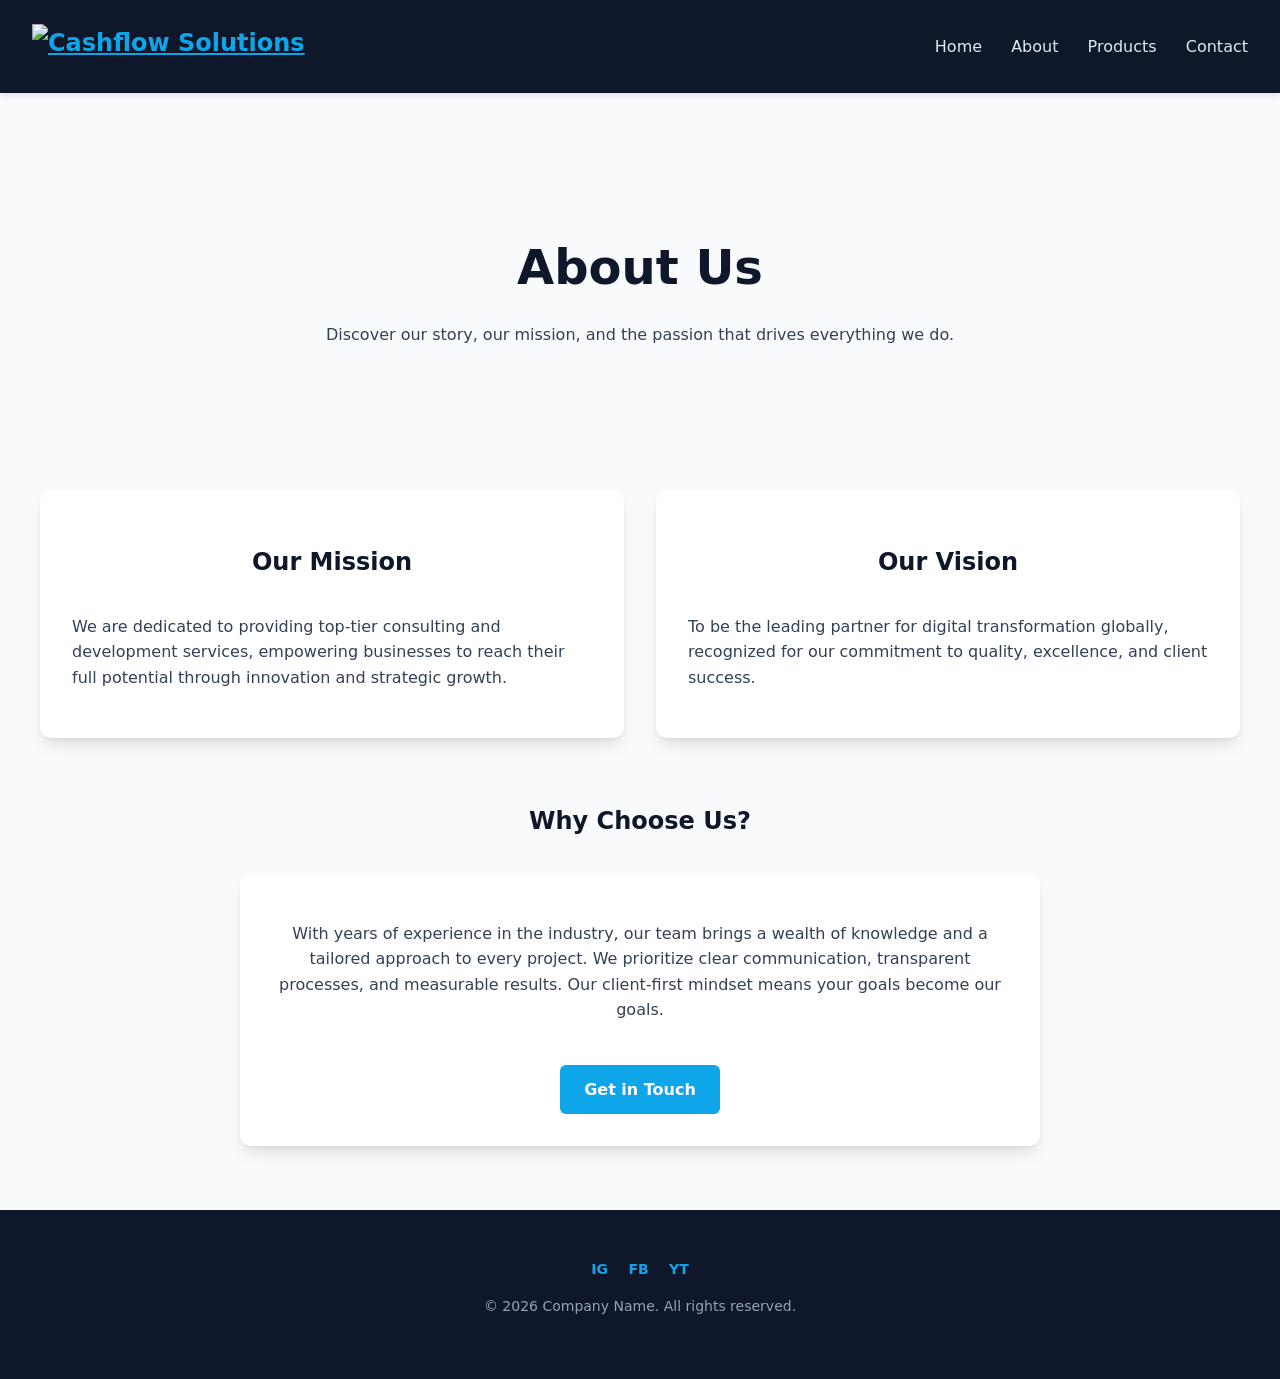
==== about.html @ 59f9fb3f "Update image paths to relative assets directory and add missing logo, banner, and interior images fo" ====
<!DOCTYPE html>
<html lang="en">
<head>
    <meta charset="UTF-8">
    <meta name="viewport" content="width=device-width, initial-scale=1.0">
    <meta name="description" content="Learn more about our company, our mission, and the team behind our success.">
    <meta http-equiv="Content-Security-Policy" content="default-src 'self'; style-src 'self' 'unsafe-inline' https://fonts.googleapis.com; font-src 'self' https://fonts.gstatic.com; img-src 'self' data:; script-src 'self';">
    <title>Company Profile - About Us</title>
    <link href="https://fonts.googleapis.com/css2?family=Inter:wght@400;500;600;700&display=swap" rel="stylesheet">
    <link rel="stylesheet" href="assets/css/style.css">
</head>
<body>
    <header class="animate-fade-in">
        <a href="index.html" class="logo" style="display: flex; align-items: center;"><img src="assets/images/logo.jpg" alt="Cashflow Solutions" style="height: 45px; width: auto; object-fit: contain;"></a>
        <nav>
            <a href="index.html">Home</a>
            <a href="about.html">About</a>
            <a href="products.html">Products</a>
            <a href="contact.html">Contact</a>
        </nav>
    </header>

    <main>
        <section class="hero animate-slide-up">
            <h1>About Us</h1>
            <p>Discover our story, our mission, and the passion that drives everything we do.</p>
        </section>
        
        <section class="info-section animate-slide-up" style="animation-delay: 0.2s;">
            <div class="grid-2">
                <div class="card">
                    <h2>Our Mission</h2>
                    <p>We are dedicated to providing top-tier consulting and development services, empowering businesses to reach their full potential through innovation and strategic growth.</p>
                </div>
                <div class="card">
                    <h2>Our Vision</h2>
                    <p>To be the leading partner for digital transformation globally, recognized for our commitment to quality, excellence, and client success.</p>
                </div>
            </div>
        </section>
        
        <section class="info-section animate-slide-up" style="animation-delay: 0.4s; text-align: center; max-width: 800px; margin: 4rem auto;">
            <h2>Why Choose Us?</h2>
            <div class="card">
                <p>With years of experience in the industry, our team brings a wealth of knowledge and a tailored approach to every project. We prioritize clear communication, transparent processes, and measurable results. Our client-first mindset means your goals become our goals.</p>
                <br>
                <a href="contact.html" class="button">Get in Touch</a>
            </div>
        </section>
    </main>

    <footer class="animate-fade-in">
        <div class="social-links">
            <a href="#" target="_blank" rel="noopener noreferrer" aria-label="Instagram">IG</a> 
            <a href="#" target="_blank" rel="noopener noreferrer" aria-label="Facebook">FB</a> 
            <a href="#" target="_blank" rel="noopener noreferrer" aria-label="YouTube">YT</a>
        </div>
        <p>&copy; 2026 Company Name. All rights reserved.</p>
    </footer>

    <script src="assets/js/main.js"></script>
</body>
</html>
---- assets/css/style.css ----
/* style.css */
:root {
  --primary-color: #0f172a; /* dark slate */
  --accent-color: #0ea5e9; /* vibrant blue */
  --bg-color: #f8fafc; /* clean neutral */
  --text-color: #334155;
  --font-family: 'Inter', system-ui, -apple-system, sans-serif;
}

body {
  font-family: var(--font-family);
  background-color: var(--bg-color);
  color: var(--text-color);
  margin: 0;
  padding: 0;
  line-height: 1.6;
  overflow-x: hidden;
}

header {
  background-color: var(--primary-color);
  color: white;
  padding: 1.5rem 2rem;
  display: flex;
  justify-content: space-between;
  align-items: center;
  box-shadow: 0 4px 6px -1px rgb(0 0 0 / 0.1);
}

.logo {
  font-size: 1.5rem;
  font-weight: 700;
  color: var(--accent-color);
}

nav a {
  color: #e2e8f0;
  text-decoration: none;
  margin-left: 1.5rem;
  font-weight: 500;
  transition: color 0.3s;
}

nav a:hover {
  color: var(--accent-color);
}

main {
  max-width: 1200px;
  margin: 2rem auto;
  padding: 0 2rem;
  min-height: 60vh;
}

.hero {
  text-align: center;
  padding: 4rem 0;
}

.hero h1 {
  font-size: 3rem;
  color: var(--primary-color);
  margin-bottom: 1rem;
}

.button {
  display: inline-block;
  background-color: var(--accent-color);
  color: white;
  padding: 0.75rem 1.5rem;
  border-radius: 0.375rem;
  text-decoration: none;
  font-weight: bold;
  transition: background-color 0.3s, transform 0.2s;
}

.button:hover {
  background-color: #0284c7;
  transform: translateY(-2px);
}

.info-section {
  margin: 4rem 0;
}

.info-section h2 {
  color: var(--primary-color);
  text-align: center;
  margin-bottom: 2rem;
}

.grid-2 {
  display: grid;
  grid-template-columns: 1fr;
  gap: 2rem;
}

@media (min-width: 768px) {
  .grid-2 {
    grid-template-columns: 1fr 1fr;
  }
}

.card {
  background: white;
  padding: 2rem;
  border-radius: 0.75rem;
  box-shadow: 0 10px 15px -3px rgb(0 0 0 / 0.1), 0 4px 6px -2px rgb(0 0 0 / 0.05);
  transition: transform 0.3s ease;
}

.card:hover {
  transform: translateY(-5px);
}

ul {
  padding-left: 1.5rem;
}

footer {
  background-color: var(--primary-color);
  color: #94a3b8;
  padding: 3rem 2rem;
  text-align: center;
  margin-top: 4rem;
  font-size: 0.875rem;
}

footer a {
  color: var(--accent-color);
  text-decoration: none;
  transition: color 0.3s;
}

footer a:hover {
  color: #38bdf8;
}

.social-links a {
  margin: 0 0.5rem;
  font-weight: 600;
}

/* Animations */
@keyframes fadeIn {
  from { opacity: 0; }
  to { opacity: 1; }
}

@keyframes slideUp {
  from {
    opacity: 0;
    transform: translateY(30px);
  }
  to {
    opacity: 1;
    transform: translateY(0);
  }
}

.animate-fade-in {
  animation: fadeIn 1s ease forwards;
}

.animate-slide-up {
  opacity: 0;
  animation: slideUp 0.8s ease forwards;
}
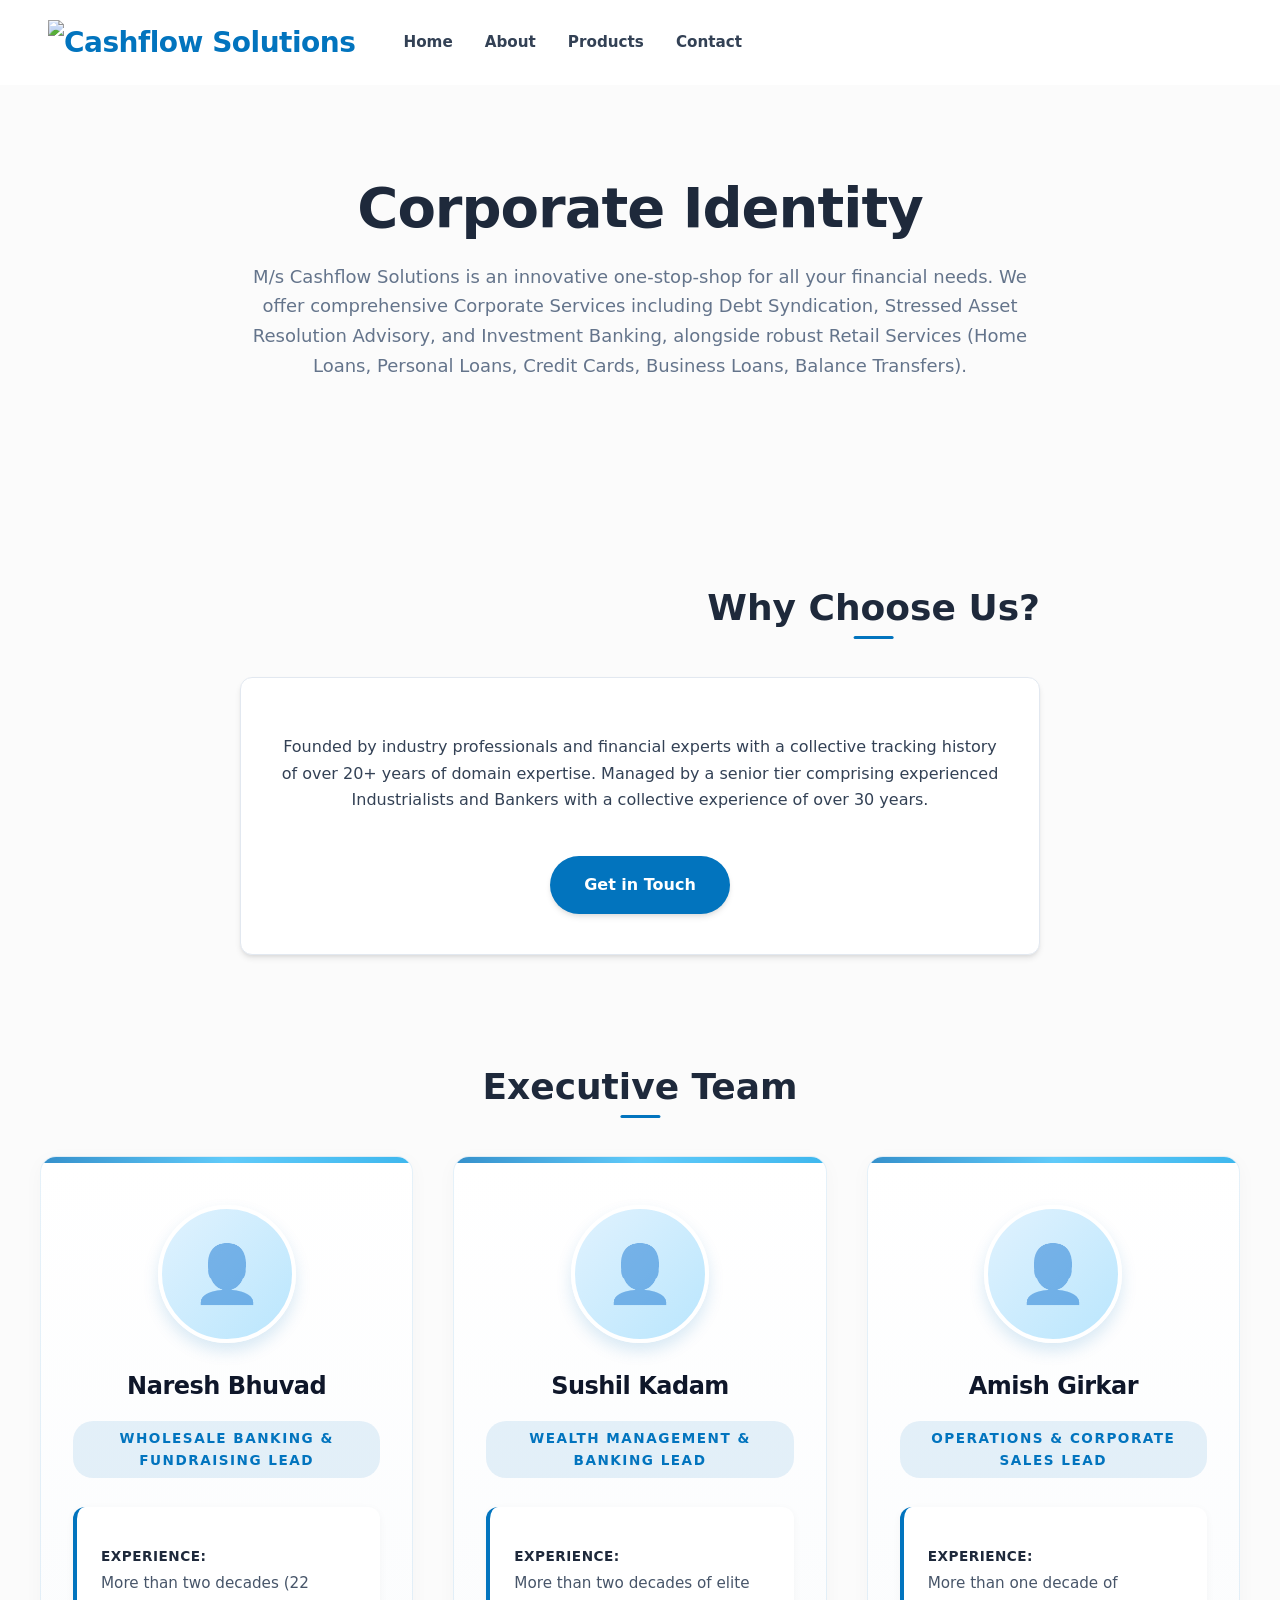
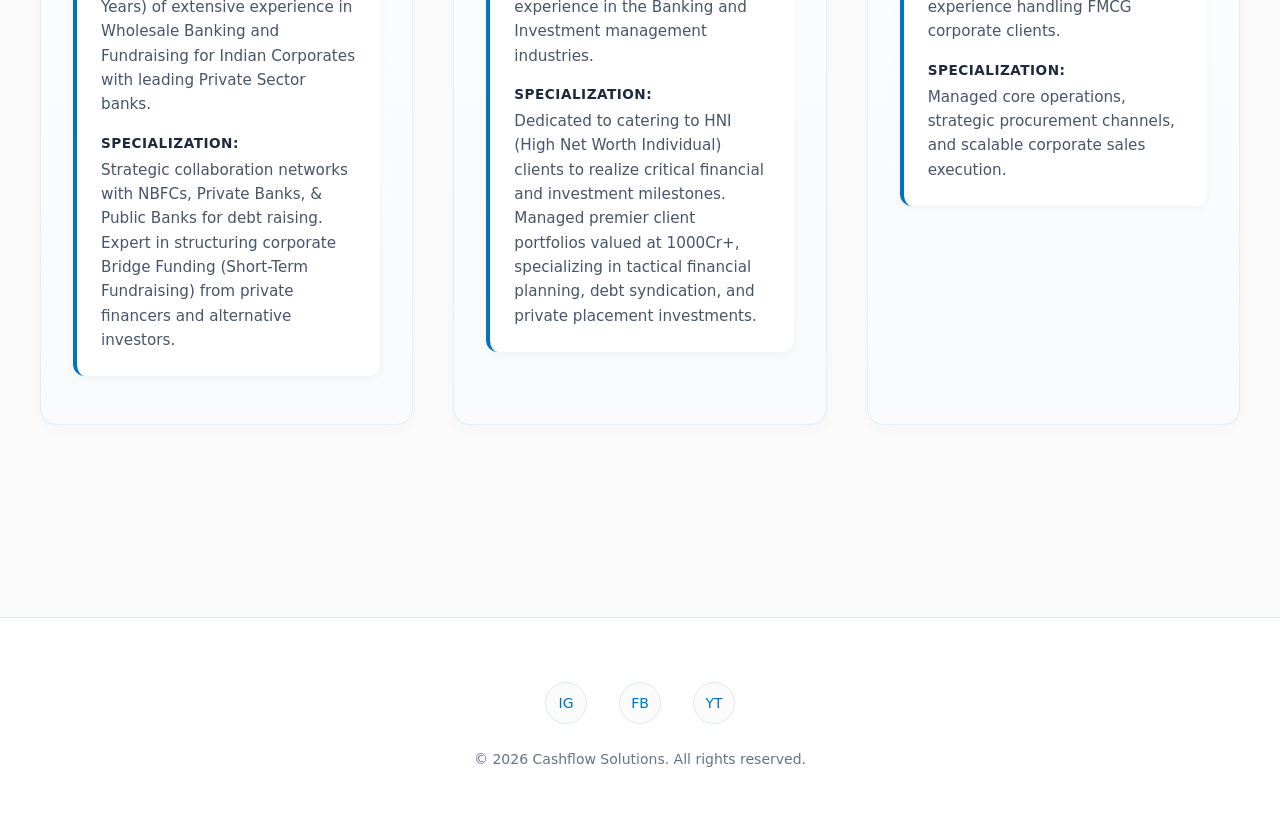
==== commit 6092da16: "Finalize Cashflow Solutions branding in metadata - Updated <title> and <meta> tags in index.html and" ====
--- a/about.html
+++ b/about.html
@@ -3,15 +3,15 @@
 <head>
     <meta charset="UTF-8">
     <meta name="viewport" content="width=device-width, initial-scale=1.0">
-    <meta name="description" content="Learn more about our company, our mission, and the team behind our success.">
+    <meta name="description" content="Learn more about Cashflow Solutions, our mission, and the team behind our success.">
     <meta http-equiv="Content-Security-Policy" content="default-src 'self'; style-src 'self' 'unsafe-inline' https://fonts.googleapis.com; font-src 'self' https://fonts.gstatic.com; img-src 'self' data:; script-src 'self';">
-    <title>Company Profile - About Us</title>
+    <title>Cashflow Solutions - About Us</title>
     <link href="https://fonts.googleapis.com/css2?family=Inter:wght@400;500;600;700&display=swap" rel="stylesheet">
     <link rel="stylesheet" href="assets/css/style.css">
 </head>
 <body>
     <header class="animate-fade-in">
-        <a href="index.html" class="logo" style="display: flex; align-items: center;"><img src="assets/images/logo.jpg" alt="Cashflow Solutions" style="height: 45px; width: auto; object-fit: contain;"></a>
+        <a href="index.html" class="logo" style="display: flex; align-items: center;"><img src="assets/images/logo.png" alt="Cashflow Solutions" style="height: 45px; width: auto; object-fit: contain;"></a>
         <nav>
             <a href="index.html">Home</a>
             <a href="about.html">About</a>
@@ -22,29 +22,49 @@
 
     <main>
         <section class="hero animate-slide-up">
-            <h1>About Us</h1>
-            <p>Discover our story, our mission, and the passion that drives everything we do.</p>
+            <h1>Corporate Identity</h1>
+            <p>M/s Cashflow Solutions is an innovative one-stop-shop for all your financial needs. We offer comprehensive Corporate Services including Debt Syndication, Stressed Asset Resolution Advisory, and Investment Banking, alongside robust Retail Services (Home Loans, Personal Loans, Credit Cards, Business Loans, Balance Transfers).</p>
         </section>
         
-        <section class="info-section animate-slide-up" style="animation-delay: 0.2s;">
-            <div class="grid-2">
-                <div class="card">
-                    <h2>Our Mission</h2>
-                    <p>We are dedicated to providing top-tier consulting and development services, empowering businesses to reach their full potential through innovation and strategic growth.</p>
-                </div>
-                <div class="card">
-                    <h2>Our Vision</h2>
-                    <p>To be the leading partner for digital transformation globally, recognized for our commitment to quality, excellence, and client success.</p>
-                </div>
+        <section class="info-section animate-slide-up" style="animation-delay: 0.2s; text-align: center; max-width: 800px; margin: 4rem auto;">
+            <h2>Why Choose Us?</h2>
+            <div class="card">
+                <p>Founded by industry professionals and financial experts with a collective tracking history of over 20+ years of domain expertise. Managed by a senior tier comprising experienced Industrialists and Bankers with a collective experience of over 30 years.</p>
+                <br>
+                <a href="contact.html" class="button">Get in Touch</a>
             </div>
         </section>
-        
-        <section class="info-section animate-slide-up" style="animation-delay: 0.4s; text-align: center; max-width: 800px; margin: 4rem auto;">
-            <h2>Why Choose Us?</h2>
-            <div class="card">
-                <p>With years of experience in the industry, our team brings a wealth of knowledge and a tailored approach to every project. We prioritize clear communication, transparent processes, and measurable results. Our client-first mindset means your goals become our goals.</p>
-                <br>
-                <a href="contact.html" class="button">Get in Touch</a>
+
+        <section class="info-section animate-slide-up" style="animation-delay: 0.3s;">
+            <h2>Executive Team</h2>
+            <div class="grid-3">
+                <div class="profile-card card">
+                    <div class="profile-placeholder"></div>
+                    <h3>Naresh Bhuvad</h3>
+                    <p class="role">Wholesale Banking & Fundraising Lead</p>
+                    <div class="profile-info">
+                        <p><strong>Experience:</strong> More than two decades (22 Years) of extensive experience in Wholesale Banking and Fundraising for Indian Corporates with leading Private Sector banks.</p>
+                        <p><strong>Specialization:</strong> Strategic collaboration networks with NBFCs, Private Banks, & Public Banks for debt raising. Expert in structuring corporate Bridge Funding (Short-Term Fundraising) from private financers and alternative investors.</p>
+                    </div>
+                </div>
+                <div class="profile-card card">
+                    <div class="profile-placeholder"></div>
+                    <h3>Sushil Kadam</h3>
+                    <p class="role">Wealth Management & Banking Lead</p>
+                    <div class="profile-info">
+                        <p><strong>Experience:</strong> More than two decades of elite experience in the Banking and Investment management industries.</p>
+                        <p><strong>Specialization:</strong> Dedicated to catering to HNI (High Net Worth Individual) clients to realize critical financial and investment milestones. Managed premier client portfolios valued at 1000Cr+, specializing in tactical financial planning, debt syndication, and private placement investments.</p>
+                    </div>
+                </div>
+                <div class="profile-card card">
+                    <div class="profile-placeholder"></div>
+                    <h3>Amish Girkar</h3>
+                    <p class="role">Operations & Corporate Sales Lead</p>
+                    <div class="profile-info">
+                        <p><strong>Experience:</strong> More than one decade of experience handling FMCG corporate clients.</p>
+                        <p><strong>Specialization:</strong> Managed core operations, strategic procurement channels, and scalable corporate sales execution.</p>
+                    </div>
+                </div>
             </div>
         </section>
     </main>
@@ -55,7 +75,7 @@
             <a href="#" target="_blank" rel="noopener noreferrer" aria-label="Facebook">FB</a> 
             <a href="#" target="_blank" rel="noopener noreferrer" aria-label="YouTube">YT</a>
         </div>
-        <p>&copy; 2026 Company Name. All rights reserved.</p>
+        <p>&copy; 2026 Cashflow Solutions. All rights reserved.</p>
     </footer>
 
     <script src="assets/js/main.js"></script>
--- a/assets/css/style.css
+++ b/assets/css/style.css
@@ -1,98 +1,194 @@
 /* style.css */
+@import url('https://fonts.googleapis.com/css2?family=Montserrat:wght@300;400;500;600;700;800&display=swap');
+
 :root {
-  --primary-color: #0f172a; /* dark slate */
-  --accent-color: #0ea5e9; /* vibrant blue */
-  --bg-color: #f8fafc; /* clean neutral */
-  --text-color: #334155;
-  --font-family: 'Inter', system-ui, -apple-system, sans-serif;
+  /* Cashflow Solutions Inspired Colors */
+  --primary-blue: #0274be;
+  --primary-blue-hover: #025a94;
+  --dark-slate: #1e293b;
+  --text-main: #334155;
+  --text-muted: #64748b;
+  
+  /* Backgrounds */
+  --bg-page: #fbfbfb;
+  --bg-card: #ffffff;
+  --bg-header: rgba(255, 255, 255, 0.9);
+  
+  /* Borders and Shadows */
+  --border-subtle: #e2e8f0;
+  --shadow-sm: 0 1px 2px 0 rgba(0, 0, 0, 0.05);
+  --shadow-md: 0 4px 6px -1px rgba(0, 0, 0, 0.1), 0 2px 4px -1px rgba(0, 0, 0, 0.06);
+  --shadow-lg: 0 10px 15px -3px rgba(0, 0, 0, 0.1), 0 4px 6px -2px rgba(0, 0, 0, 0.05);
+  --shadow-hover: 0 20px 25px -5px rgba(0, 0, 0, 0.1), 0 10px 10px -5px rgba(0, 0, 0, 0.04);
+  
+  --font-main: 'Montserrat', system-ui, -apple-system, sans-serif;
+  --border-radius-md: 8px;
+  --border-radius-lg: 12px;
 }
 
 body {
-  font-family: var(--font-family);
-  background-color: var(--bg-color);
-  color: var(--text-color);
+  font-family: var(--font-main);
+  background-color: var(--bg-page);
+  color: var(--text-main);
   margin: 0;
   padding: 0;
-  line-height: 1.6;
+  line-height: 1.65;
   overflow-x: hidden;
-}
-
+  -webkit-font-smoothing: antialiased;
+  -moz-osx-font-smoothing: grayscale;
+}
+
+/* Header & Nav */
 header {
-  background-color: var(--primary-color);
-  color: white;
-  padding: 1.5rem 2rem;
-  display: flex;
-  justify-content: space-between;
-  align-items: center;
-  box-shadow: 0 4px 6px -1px rgb(0 0 0 / 0.1);
+  background: transparent;
+  color: var(--dark-slate);
+  padding: 1.25rem 3rem;
+  display: flex;
+  justify-content: flex-start;
+  gap: 3rem;
+  align-items: center;
+  position: fixed;
+  top: 0;
+  left: 0;
+  width: 100%;
+  box-sizing: border-box;
+  background: rgba(255, 255, 255, 0.95);
+  backdrop-filter: blur(10px);
+  -webkit-backdrop-filter: blur(10px);
+  z-index: 100;
+  transition: all 0.3s ease;
 }
 
 .logo {
-  font-size: 1.5rem;
-  font-weight: 700;
-  color: var(--accent-color);
+  font-size: 1.75rem;
+  font-weight: 800;
+  color: var(--primary-blue);
+  letter-spacing: -0.5px;
+}
+
+nav {
+  display: flex;
+  gap: 2rem;
 }
 
 nav a {
-  color: #e2e8f0;
+  color: var(--text-main);
   text-decoration: none;
-  margin-left: 1.5rem;
-  font-weight: 500;
-  transition: color 0.3s;
+  font-weight: 600;
+  font-size: 0.95rem;
+  position: relative;
+  padding: 0.5rem 0;
+  transition: color 0.3s ease;
+}
+
+nav a::after {
+  content: '';
+  position: absolute;
+  width: 0;
+  height: 2px;
+  bottom: 0;
+  left: 0;
+  background-color: var(--primary-blue);
+  transition: width 0.3s ease;
 }
 
 nav a:hover {
-  color: var(--accent-color);
-}
-
+  color: var(--primary-blue);
+}
+
+nav a:hover::after {
+  width: 100%;
+}
+
+/* Main Content */
 main {
   max-width: 1200px;
-  margin: 2rem auto;
-  padding: 0 2rem;
-  min-height: 60vh;
+  margin: 0 auto;
+  padding: 3rem 2rem;
+  min-height: 65vh;
+}
+
+/* Typography */
+h1, h2, h3, h4 {
+  color: var(--dark-slate);
+  font-weight: 700;
+  line-height: 1.2;
 }
 
 .hero {
   text-align: center;
-  padding: 4rem 0;
+  padding: 5rem 0;
+  max-width: 800px;
+  margin: 0 auto;
 }
 
 .hero h1 {
-  font-size: 3rem;
-  color: var(--primary-color);
-  margin-bottom: 1rem;
-}
-
+  font-size: 3.5rem;
+  margin-bottom: 1.25rem;
+  letter-spacing: -1px;
+}
+
+.hero p {
+  font-size: 1.125rem;
+  color: var(--text-muted);
+  margin-bottom: 2rem;
+}
+
+/* Buttons */
 .button {
+  display: inline-flex;
+  align-items: center;
+  justify-content: center;
+  background-color: var(--primary-blue);
+  color: #ffffff;
+  padding: 0.875rem 2rem;
+  border-radius: 50px; /* pill shape for modern look */
+  text-decoration: none;
+  font-weight: 600;
+  font-size: 1rem;
+  box-shadow: var(--shadow-md);
+  transition: all 0.3s cubic-bezier(0.4, 0, 0.2, 1);
+  border: 2px solid transparent;
+}
+
+.button:hover {
+  background-color: var(--primary-blue-hover);
+  transform: translateY(-3px);
+  box-shadow: var(--shadow-lg);
+  color: #ffffff;
+}
+
+/* Sections & Grid */
+.info-section {
+  margin: 5rem 0;
+}
+
+.info-section h2 {
+  text-align: center;
+  font-size: 2.25rem;
+  margin-bottom: 3rem;
+  position: relative;
   display: inline-block;
-  background-color: var(--accent-color);
-  color: white;
-  padding: 0.75rem 1.5rem;
-  border-radius: 0.375rem;
-  text-decoration: none;
-  font-weight: bold;
-  transition: background-color 0.3s, transform 0.2s;
-}
-
-.button:hover {
-  background-color: #0284c7;
-  transform: translateY(-2px);
-}
-
-.info-section {
-  margin: 4rem 0;
-}
-
-.info-section h2 {
-  color: var(--primary-color);
-  text-align: center;
-  margin-bottom: 2rem;
+  left: 50%;
+  transform: translateX(-50%);
+}
+
+.info-section h2::after {
+  content: '';
+  position: absolute;
+  width: 40px;
+  height: 3px;
+  background-color: var(--primary-blue);
+  bottom: -10px;
+  left: 50%;
+  transform: translateX(-50%);
+  border-radius: 2px;
 }
 
 .grid-2 {
   display: grid;
   grid-template-columns: 1fr;
-  gap: 2rem;
+  gap: 2.5rem;
 }
 
 @media (min-width: 768px) {
@@ -101,44 +197,112 @@
   }
 }
 
+/* Cards */
 .card {
-  background: white;
-  padding: 2rem;
-  border-radius: 0.75rem;
-  box-shadow: 0 10px 15px -3px rgb(0 0 0 / 0.1), 0 4px 6px -2px rgb(0 0 0 / 0.05);
-  transition: transform 0.3s ease;
+  background: var(--bg-card);
+  padding: 2.5rem;
+  border-radius: var(--border-radius-lg);
+  box-shadow: var(--shadow-md);
+  border: 1px solid var(--border-subtle);
+  transition: all 0.4s cubic-bezier(0.4, 0, 0.2, 1);
+  position: relative;
+  overflow: hidden;
+}
+
+.card::before {
+  content: '';
+  position: absolute;
+  top: 0;
+  left: 0;
+  width: 100%;
+  height: 4px;
+  background: linear-gradient(90deg, var(--primary-blue), #38bdf8);
+  opacity: 0;
+  transition: opacity 0.3s ease;
 }
 
 .card:hover {
-  transform: translateY(-5px);
+  transform: translateY(-8px);
+  box-shadow: var(--shadow-hover);
+  border-color: transparent;
+}
+
+.card:hover::before {
+  opacity: 1;
+}
+
+.card h3 {
+  font-size: 1.5rem;
+  margin-top: 0;
+  margin-bottom: 1.5rem;
 }
 
 ul {
-  padding-left: 1.5rem;
-}
-
+  padding-left: 1.2rem;
+  color: var(--text-muted);
+}
+
+ul li {
+  margin-bottom: 0.5rem;
+}
+
+/* Links */
+a {
+  color: var(--primary-blue);
+  text-decoration: none;
+  transition: color 0.2s ease;
+}
+
+a:hover {
+  color: var(--primary-blue-hover);
+}
+
+/* Footer */
 footer {
-  background-color: var(--primary-color);
-  color: #94a3b8;
-  padding: 3rem 2rem;
+  background-color: var(--bg-card);
+  border-top: 1px solid var(--border-subtle);
+  color: var(--text-muted);
+  padding: 4rem 2rem 2rem;
   text-align: center;
+  font-size: 0.875rem;
   margin-top: 4rem;
-  font-size: 0.875rem;
 }
 
 footer a {
-  color: var(--accent-color);
-  text-decoration: none;
-  transition: color 0.3s;
+  color: var(--text-main);
+  font-weight: 500;
+  margin: 0 0.5rem;
 }
 
 footer a:hover {
-  color: #38bdf8;
+  color: var(--primary-blue);
+}
+
+.social-links {
+  margin-bottom: 1.5rem;
+  display: flex;
+  justify-content: center;
+  gap: 1rem;
 }
 
 .social-links a {
-  margin: 0 0.5rem;
-  font-weight: 600;
+  display: inline-flex;
+  align-items: center;
+  justify-content: center;
+  width: 40px;
+  height: 40px;
+  border-radius: 50%;
+  background-color: var(--bg-page);
+  color: var(--primary-blue);
+  border: 1px solid var(--border-subtle);
+  transition: all 0.3s ease;
+}
+
+.social-links a:hover {
+  background-color: var(--primary-blue);
+  color: white;
+  transform: translateY(-3px);
+  box-shadow: var(--shadow-md);
 }
 
 /* Animations */
@@ -150,7 +314,7 @@
 @keyframes slideUp {
   from {
     opacity: 0;
-    transform: translateY(30px);
+    transform: translateY(40px);
   }
   to {
     opacity: 1;
@@ -159,10 +323,368 @@
 }
 
 .animate-fade-in {
-  animation: fadeIn 1s ease forwards;
+  animation: fadeIn 0.8s ease forwards;
 }
 
 .animate-slide-up {
   opacity: 0;
-  animation: slideUp 0.8s ease forwards;
-}
+  animation: slideUp 0.8s cubic-bezier(0.4, 0, 0.2, 1) forwards;
+}
+
+/* Forms */
+.contact-form .form-group {
+  margin-bottom: 1.5rem;
+}
+
+.contact-form label {
+  display: block;
+  margin-bottom: 0.5rem;
+  font-weight: 500;
+  color: var(--dark-slate);
+}
+
+.contact-form input,
+.contact-form textarea {
+  width: 100%;
+  padding: 0.75rem 1rem;
+  border: 1px solid var(--border-subtle);
+  border-radius: var(--border-radius-md);
+  font-family: var(--font-main);
+  font-size: 1rem;
+  color: var(--text-main);
+  background-color: var(--bg-page);
+  transition: all 0.3s ease;
+  box-sizing: border-box;
+}
+
+.contact-form input:focus,
+.contact-form textarea:focus {
+  outline: none;
+  border-color: var(--primary-blue);
+  box-shadow: 0 0 0 3px rgba(2, 116, 190, 0.1);
+}
+
+/* Complex Hero Section */
+.hero-complex {
+  position: relative;
+  width: 100%;
+  background-color: #fdfdfd;
+  overflow: hidden;
+  border-bottom: 1px solid var(--border-subtle);
+}
+
+.hero-content {
+  display: flex;
+  align-items: center;
+  max-width: 1200px;
+  margin: 0 auto;
+  padding: 8rem 2rem 7rem 2rem; /* Extra padding at top for header, bottom for ticker */
+  gap: 4rem;
+}
+
+.hero-text-side {
+  flex: 1.2;
+}
+
+.hero-heading {
+  font-size: 2.8rem;
+  line-height: 1.25;
+  margin-bottom: 1.2rem;
+  color: #1e293b;
+  font-weight: 800;
+}
+
+.hero-sub {
+  font-size: 1.05rem;
+  color: #475569;
+  margin-bottom: 2rem;
+  font-weight: 600;
+  letter-spacing: 1.5px;
+  text-transform: uppercase;
+}
+
+.hero-features {
+  list-style: none;
+  padding: 0;
+  margin-bottom: 2.5rem;
+}
+
+.hero-features li {
+  font-size: 1.05rem;
+  color: #334155;
+  margin-bottom: 1rem;
+  display: flex;
+  align-items: center;
+}
+
+.check-icon {
+  color: white;
+  background: #e53e3e; /* Red checkmark background */
+  border-radius: 50%;
+  width: 20px;
+  height: 20px;
+  display: inline-flex;
+  justify-content: center;
+  align-items: center;
+  margin-right: 12px;
+  font-size: 0.7rem;
+  font-weight: bold;
+}
+
+.hero-btn {
+  background-color: #0274be;
+  padding: 1rem 2.5rem;
+  font-size: 1.1rem;
+  border-radius: 8px; /* Slightly squarer for corporate look */
+}
+
+.hero-image-side {
+  flex: 0.8;
+  position: relative;
+  max-width: 500px;
+  margin-left: auto;
+  box-shadow: 0 25px 50px -12px rgba(0, 0, 0, 0.25);
+  border-radius: var(--border-radius-lg);
+  border: 10px solid white;
+  overflow: hidden;
+  transform: perspective(1000px) rotateY(-15deg);
+  transition: transform 0.5s ease;
+}
+
+.hero-image-side:hover {
+  transform: perspective(1000px) rotateY(0deg);
+}
+
+.hero-slider-track {
+  display: flex;
+  width: 300%;
+  animation: slideBanner 12s infinite ease-in-out;
+}
+
+.hero-slide {
+  width: 33.33333%;
+}
+
+@keyframes slideBanner {
+  0%, 40% { transform: translateX(0); }
+  50%, 90% { transform: translateX(-33.33333%); }
+  100% { transform: translateX(-66.66666%); }
+}
+
+.building-img {
+  width: 100%;
+  height: auto;
+  display: block;
+}
+
+/* Red Ticker Banner */
+.ticker-banner {
+  background-color: #dc2626; /* Bright Red */
+  color: white;
+  padding: 14px 0;
+  position: absolute;
+  bottom: 0;
+  left: 0;
+  width: 100%;
+  overflow: hidden;
+  display: flex;
+  white-space: nowrap;
+  font-weight: 700;
+  letter-spacing: 2.5px;
+  font-size: 1rem;
+  z-index: 10;
+}
+
+.ticker-content {
+  display: flex;
+  animation: scrollTicker 30s linear infinite;
+}
+
+.ticker-content span {
+  padding-right: 50px;
+}
+
+@keyframes scrollTicker {
+  0% { transform: translateX(0); }
+  100% { transform: translateX(-50%); }
+}
+
+@media (max-width: 768px) {
+  .hero-content {
+    flex-direction: column;
+    padding-bottom: 8rem;
+    text-align: center;
+  }
+  .hero-heading {
+    font-size: 2.2rem;
+  }
+  .hero-features li {
+    justify-content: center;
+  }
+  .building-img {
+    transform: none;
+  }
+}
+
+/* Custom Grid for 3 Columns */
+.grid-3 {
+  display: grid;
+  grid-template-columns: 1fr;
+  gap: 2.5rem;
+}
+
+@media (min-width: 768px) {
+  .grid-3 {
+    grid-template-columns: repeat(2, 1fr);
+  }
+}
+
+@media (min-width: 1024px) {
+  .grid-3 {
+    grid-template-columns: repeat(3, 1fr);
+  }
+}
+
+/* Premium Profile Cards Styling */
+.profile-card {
+  display: flex;
+  flex-direction: column;
+  align-items: center;
+  text-align: center;
+  padding: 3rem 2rem;
+  border-radius: 16px;
+  background: linear-gradient(180deg, #ffffff 0%, #f8fafc 100%);
+  border: 1px solid rgba(2, 116, 190, 0.1);
+  box-shadow: 0 4px 20px rgba(0, 0, 0, 0.03);
+  transition: all 0.4s cubic-bezier(0.4, 0, 0.2, 1);
+  position: relative;
+  overflow: hidden;
+}
+
+.profile-card::after {
+  content: '';
+  position: absolute;
+  top: 0;
+  left: 0;
+  width: 100%;
+  height: 6px;
+  background: linear-gradient(90deg, #0274be, #38bdf8, #0ea5e9);
+  opacity: 0.8;
+}
+
+.profile-card:hover {
+  transform: translateY(-10px);
+  box-shadow: 0 15px 30px rgba(2, 116, 190, 0.15);
+  border-color: rgba(2, 116, 190, 0.3);
+}
+
+.profile-placeholder {
+  width: 130px;
+  height: 130px;
+  border-radius: 50%;
+  margin-bottom: 1.8rem;
+  background: linear-gradient(135deg, #e0f2fe 0%, #bae6fd 100%);
+  border: 4px solid #ffffff;
+  box-shadow: 0 8px 16px rgba(2, 116, 190, 0.15);
+  display: flex;
+  align-items: center;
+  justify-content: center;
+  position: relative;
+}
+
+.profile-placeholder::before {
+  content: '👤';
+  font-size: 3.5rem;
+  opacity: 0.5;
+}
+
+.profile-card h3 {
+  margin-bottom: 0.4rem;
+  font-size: 1.5rem;
+  color: #0f172a;
+  font-weight: 700;
+  letter-spacing: -0.5px;
+}
+
+.profile-card .role {
+  font-weight: 600;
+  color: #0274be;
+  margin-bottom: 1.8rem;
+  font-size: 0.85rem;
+  text-transform: uppercase;
+  letter-spacing: 1.5px;
+  background: rgba(2, 116, 190, 0.1);
+  padding: 6px 16px;
+  border-radius: 20px;
+  display: inline-block;
+}
+
+.profile-info {
+  text-align: left;
+  font-size: 0.95rem;
+  line-height: 1.6;
+  color: #475569;
+  background: #ffffff;
+  padding: 1.5rem;
+  border-radius: 12px;
+  border-left: 4px solid #0274be;
+  box-shadow: 0 2px 8px rgba(0, 0, 0, 0.04);
+  width: 100%;
+  box-sizing: border-box;
+}
+
+.profile-info p {
+  margin-bottom: 1rem;
+}
+
+.profile-info p strong {
+  color: #1e293b;
+  display: block;
+  margin-bottom: 0.2rem;
+  font-size: 0.85rem;
+  text-transform: uppercase;
+  letter-spacing: 0.5px;
+}
+
+.profile-info p:last-child {
+  margin-bottom: 0;
+}
+
+/* Icon Grid for Sub-Products */
+.sub-products {
+  margin-top: 1.5rem;
+  padding-top: 1.5rem;
+  border-top: 1px dashed var(--border-subtle);
+}
+
+.sub-products strong {
+  display: block;
+  margin-bottom: 1rem;
+  color: var(--dark-slate);
+}
+
+.icon-grid {
+  display: grid;
+  grid-template-columns: 1fr 1fr;
+  gap: 0.75rem;
+  list-style: none;
+  padding: 0;
+}
+
+.icon-grid li {
+  position: relative;
+  padding-left: 1.5rem;
+  font-size: 0.9rem;
+  margin-bottom: 0;
+  display: flex;
+  align-items: center;
+}
+
+.icon-grid li::before {
+  content: "✦";
+  position: absolute;
+  left: 0;
+  color: var(--primary-blue);
+  font-size: 0.8rem;
+}
+
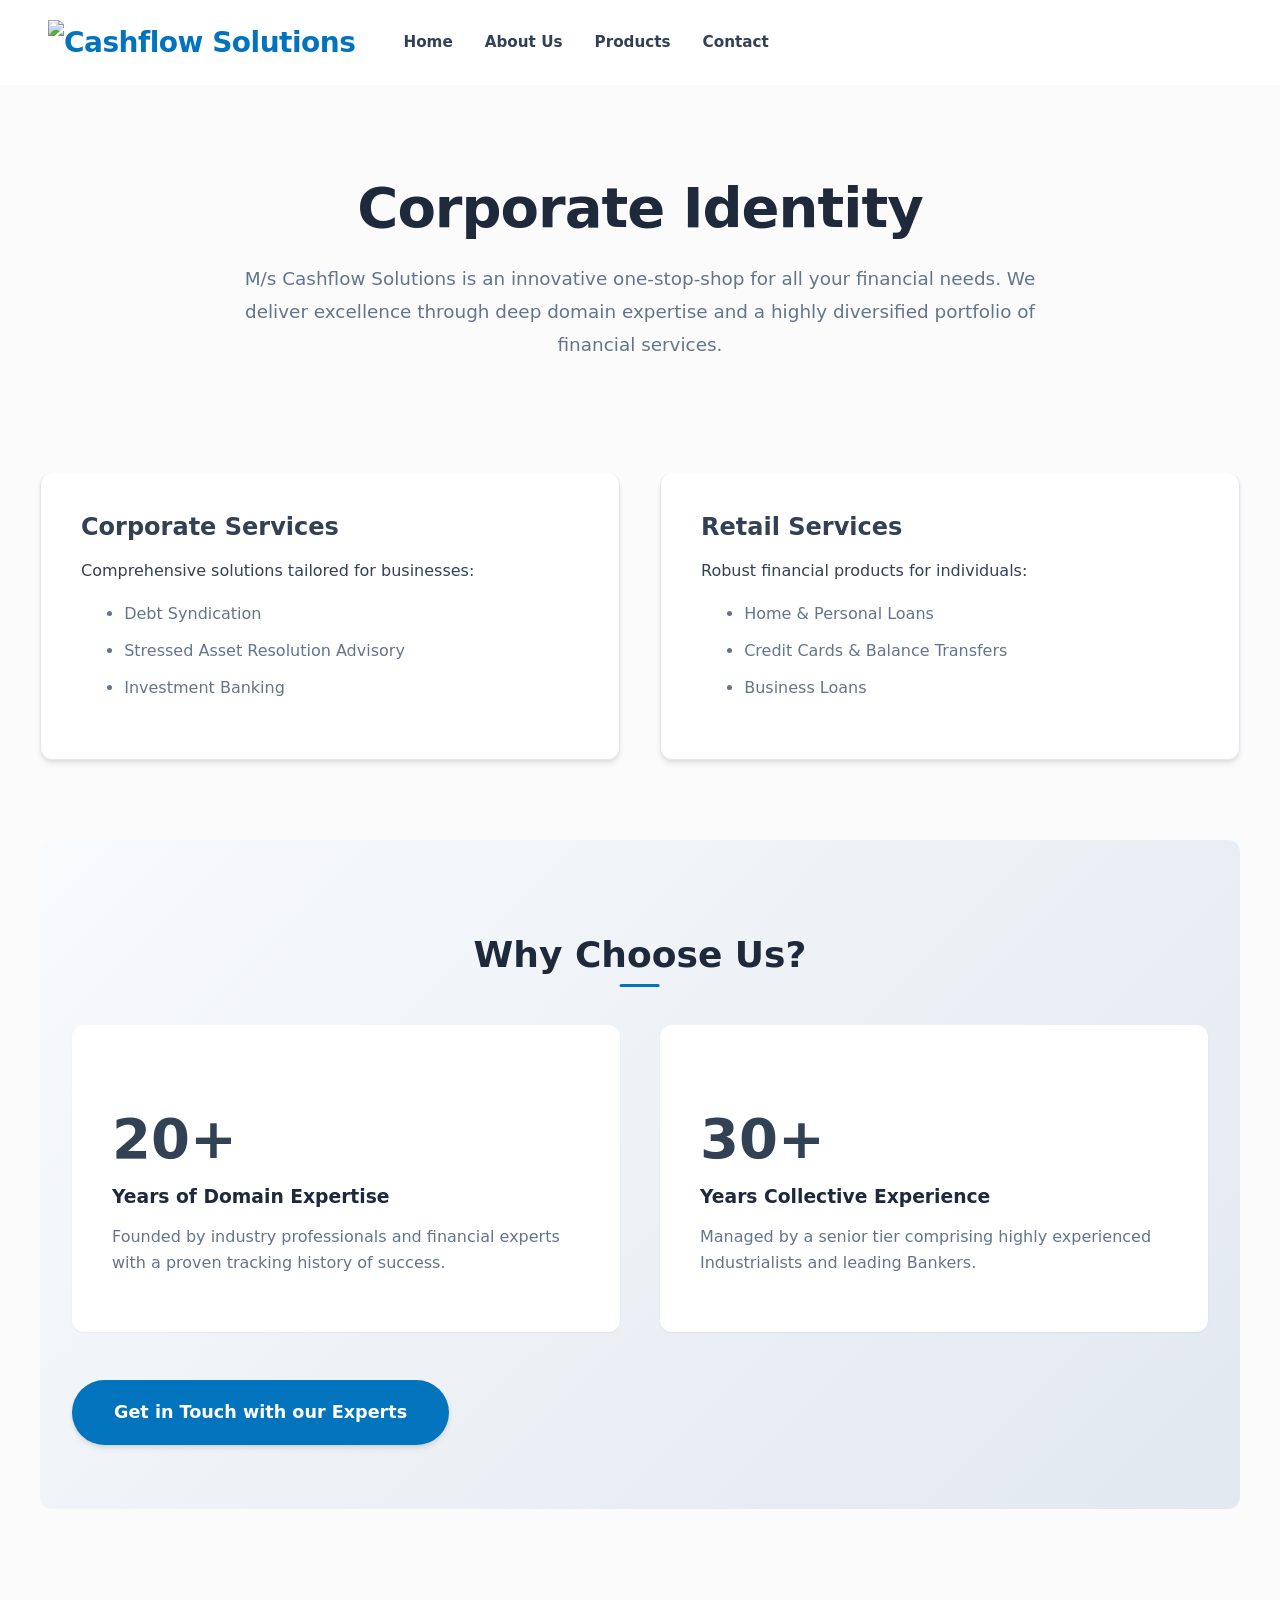
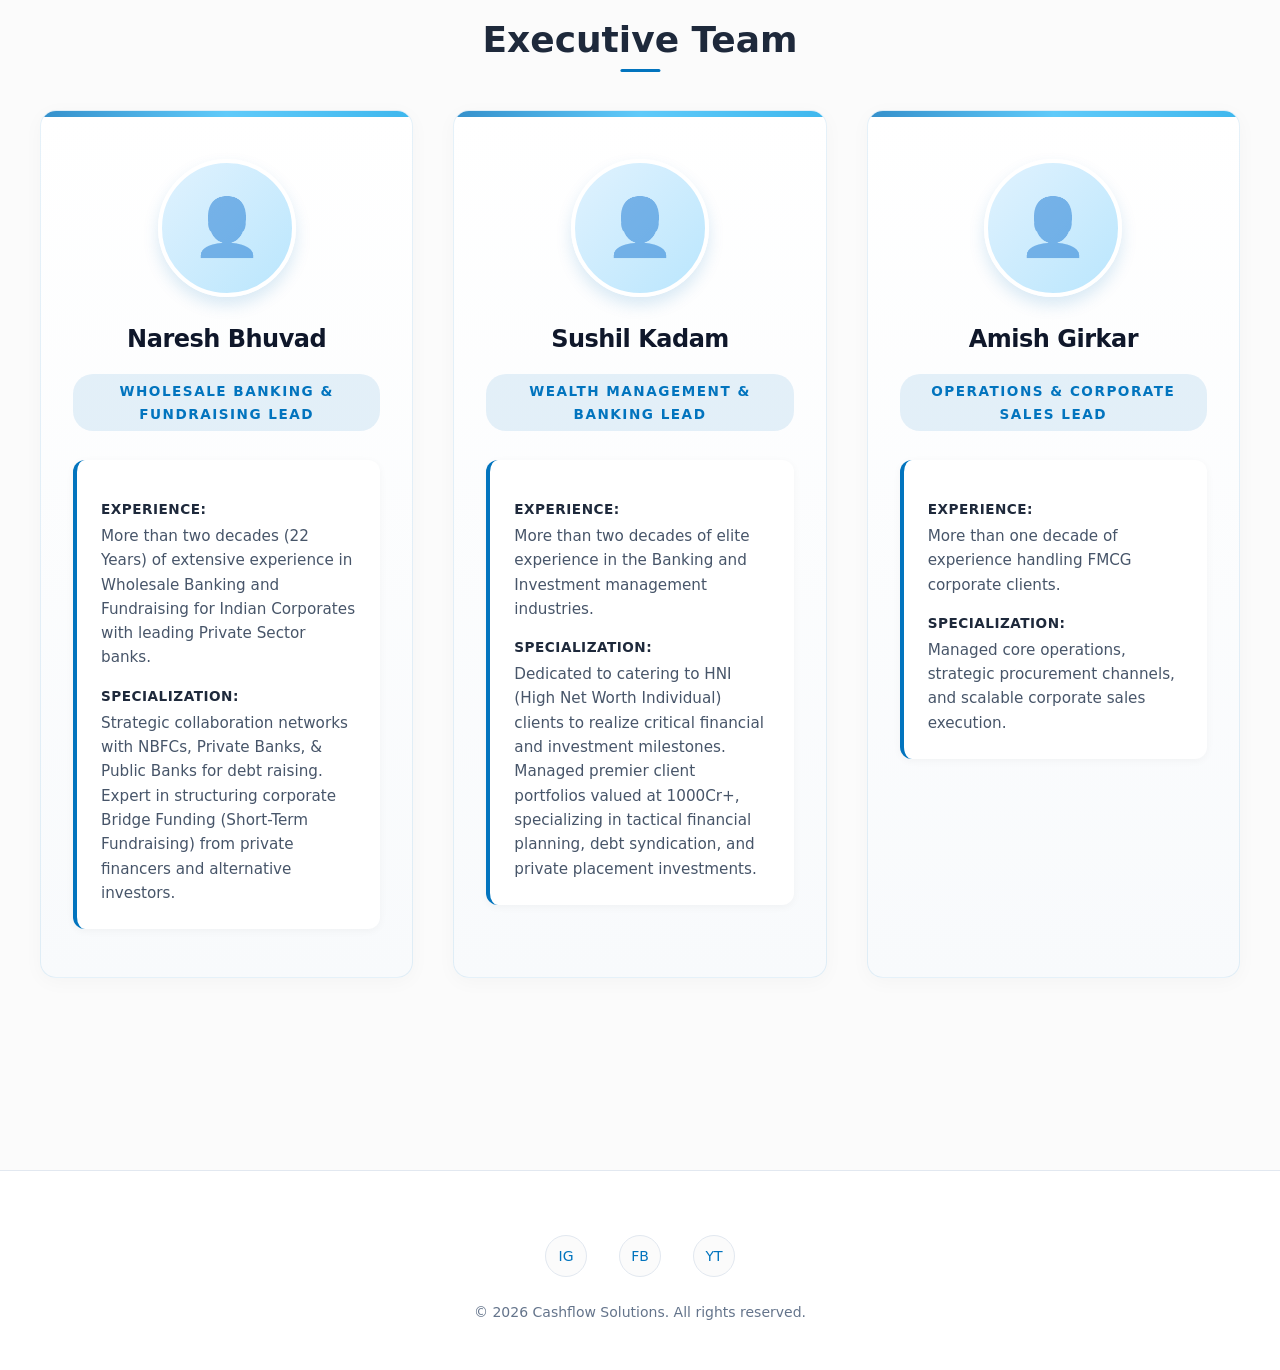
==== commit f0b97748: "Revamp About Us page UI with stats grid and service cards" ====
--- a/about.html
+++ b/about.html
@@ -14,25 +14,59 @@
         <a href="index.html" class="logo" style="display: flex; align-items: center;"><img src="assets/images/logo.png" alt="Cashflow Solutions" style="height: 45px; width: auto; object-fit: contain;"></a>
         <nav>
             <a href="index.html">Home</a>
-            <a href="about.html">About</a>
+            <a href="about.html">About Us</a>
             <a href="products.html">Products</a>
             <a href="contact.html">Contact</a>
         </nav>
     </header>
 
     <main>
-        <section class="hero animate-slide-up">
-            <h1>Corporate Identity</h1>
-            <p>M/s Cashflow Solutions is an innovative one-stop-shop for all your financial needs. We offer comprehensive Corporate Services including Debt Syndication, Stressed Asset Resolution Advisory, and Investment Banking, alongside robust Retail Services (Home Loans, Personal Loans, Credit Cards, Business Loans, Balance Transfers).</p>
+        <!-- Hero Section -->
+        <section class="hero animate-slide-up" style="padding-bottom: 2rem;">
+            <h1>Corporate <span style="color: var(--primary-color);">Identity</span></h1>
+            <p style="max-width: 800px; margin: 0 auto; font-size: 1.15rem; color: var(--text-muted); line-height: 1.8;">M/s Cashflow Solutions is an innovative one-stop-shop for all your financial needs. We deliver excellence through deep domain expertise and a highly diversified portfolio of financial services.</p>
+        </section>
+
+        <!-- Services Breakdown -->
+        <section class="info-section animate-slide-up" style="animation-delay: 0.1s;">
+            <div class="grid-2">
+                <div class="card" style="border-top: 4px solid var(--primary-color); text-align: left;">
+                    <h3 style="color: var(--primary-color); margin-bottom: 1rem; font-size: 1.5rem;">Corporate Services</h3>
+                    <p style="color: var(--text-color);">Comprehensive solutions tailored for businesses:</p>
+                    <ul style="margin-left: 1.5rem; margin-top: 1rem; color: var(--text-muted); line-height: 1.8;">
+                        <li>Debt Syndication</li>
+                        <li>Stressed Asset Resolution Advisory</li>
+                        <li>Investment Banking</li>
+                    </ul>
+                </div>
+                <div class="card" style="border-top: 4px solid var(--accent-color); text-align: left;">
+                    <h3 style="color: var(--accent-color); margin-bottom: 1rem; font-size: 1.5rem;">Retail Services</h3>
+                    <p style="color: var(--text-color);">Robust financial products for individuals:</p>
+                    <ul style="margin-left: 1.5rem; margin-top: 1rem; color: var(--text-muted); line-height: 1.8;">
+                        <li>Home & Personal Loans</li>
+                        <li>Credit Cards & Balance Transfers</li>
+                        <li>Business Loans</li>
+                    </ul>
+                </div>
+            </div>
         </section>
         
-        <section class="info-section animate-slide-up" style="animation-delay: 0.2s; text-align: center; max-width: 800px; margin: 4rem auto;">
-            <h2>Why Choose Us?</h2>
-            <div class="card">
-                <p>Founded by industry professionals and financial experts with a collective tracking history of over 20+ years of domain expertise. Managed by a senior tier comprising experienced Industrialists and Bankers with a collective experience of over 30 years.</p>
-                <br>
-                <a href="contact.html" class="button">Get in Touch</a>
+        <!-- Why Choose Us -->
+        <section class="info-section animate-slide-up" style="animation-delay: 0.2s; background: linear-gradient(135deg, #f8fafc 0%, #e2e8f0 100%); padding: 4rem 2rem; border-radius: var(--border-radius-lg); margin: 4rem auto;">
+            <h2 style="margin-bottom: 3rem;">Why Choose Us?</h2>
+            <div class="grid-2" style="margin-bottom: 3rem;">
+                <div style="background: white; padding: 2.5rem; border-radius: 12px; box-shadow: var(--shadow-sm); transition: transform 0.3s ease;">
+                    <h1 style="color: var(--primary-color); font-size: 3.5rem; margin-bottom: 0.5rem; line-height: 1;">20+</h1>
+                    <h3 style="margin-bottom: 1rem;">Years of Domain Expertise</h3>
+                    <p style="color: var(--text-muted); font-size: 1rem; line-height: 1.6;">Founded by industry professionals and financial experts with a proven tracking history of success.</p>
+                </div>
+                <div style="background: white; padding: 2.5rem; border-radius: 12px; box-shadow: var(--shadow-sm); transition: transform 0.3s ease;">
+                    <h1 style="color: var(--accent-color); font-size: 3.5rem; margin-bottom: 0.5rem; line-height: 1;">30+</h1>
+                    <h3 style="margin-bottom: 1rem;">Years Collective Experience</h3>
+                    <p style="color: var(--text-muted); font-size: 1rem; line-height: 1.6;">Managed by a senior tier comprising highly experienced Industrialists and leading Bankers.</p>
+                </div>
             </div>
+            <a href="contact.html" class="button" style="padding: 1rem 2.5rem; font-size: 1.1rem;">Get in Touch with our Experts</a>
         </section>
 
         <section class="info-section animate-slide-up" style="animation-delay: 0.3s;">
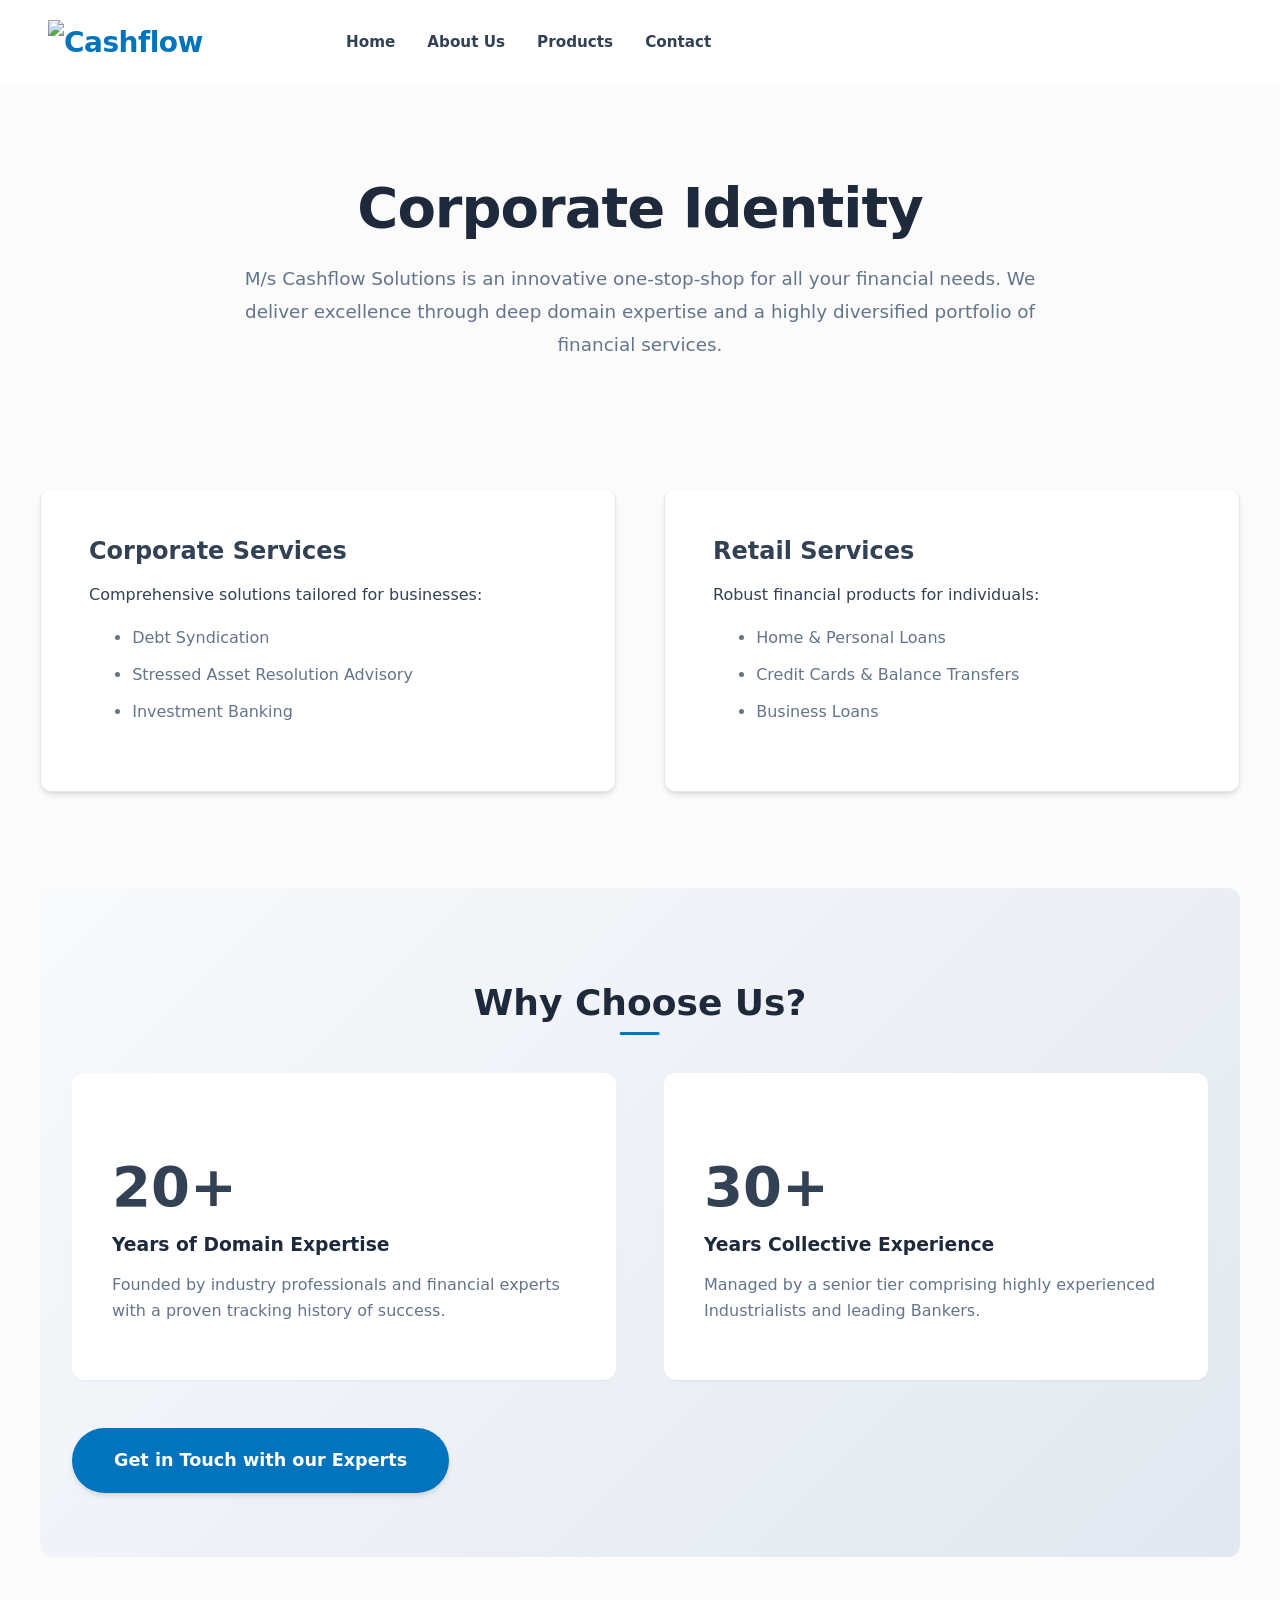
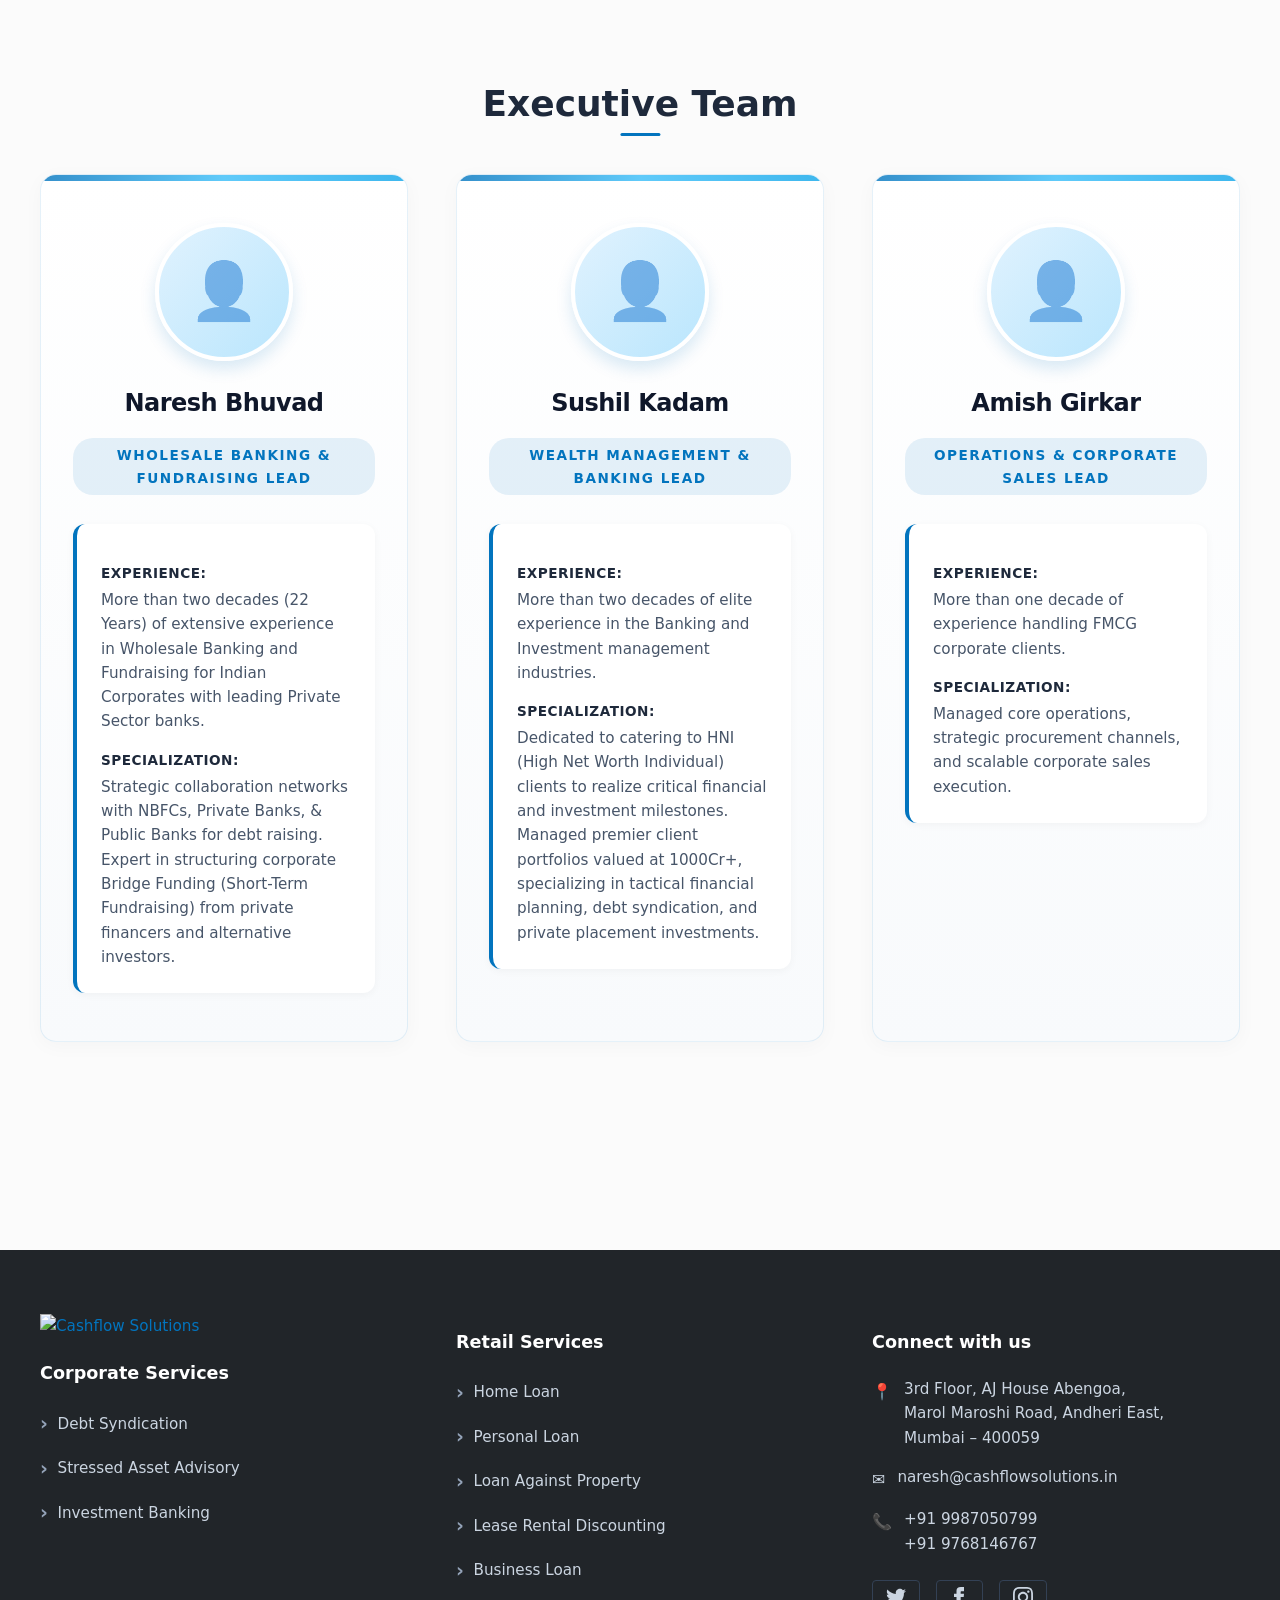
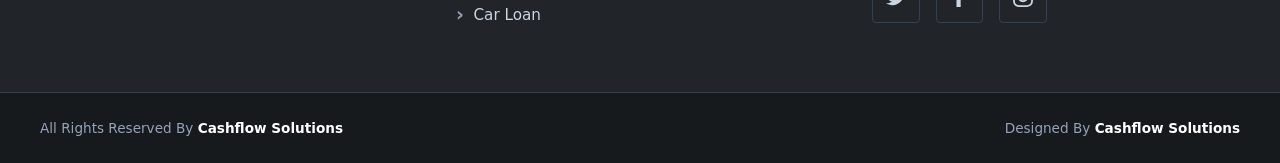
==== commit b0bf9ea4: "feat: implement footer logo branding - Added .footer-logo styling to style.css enforcing a 200px-300" ====
--- a/about.html
+++ b/about.html
@@ -11,7 +11,7 @@
 </head>
 <body>
     <header class="animate-fade-in">
-        <a href="index.html" class="logo" style="display: flex; align-items: center;"><img src="assets/images/logo.png" alt="Cashflow Solutions" style="height: 45px; width: auto; object-fit: contain;"></a>
+        <a href="index.html" class="logo"><img src="assets/images/logo.png" alt="Cashflow Solutions"></a>
         <nav>
             <a href="index.html">Home</a>
             <a href="about.html">About Us</a>
@@ -104,12 +104,67 @@
     </main>
 
     <footer class="animate-fade-in">
-        <div class="social-links">
-            <a href="#" target="_blank" rel="noopener noreferrer" aria-label="Instagram">IG</a> 
-            <a href="#" target="_blank" rel="noopener noreferrer" aria-label="Facebook">FB</a> 
-            <a href="#" target="_blank" rel="noopener noreferrer" aria-label="YouTube">YT</a>
+        <div class="footer-container">
+            <div class="footer-column">
+                <a href="index.html" class="footer-logo">
+                    <img src="assets/images/logo.png" alt="Cashflow Solutions">
+                </a>
+                <h3>Corporate Services</h3>
+                <ul class="footer-links">
+                    <li><a href="products.html">Debt Syndication</a></li>
+                    <li><a href="products.html">Stressed Asset Advisory</a></li>
+                    <li><a href="products.html">Investment Banking</a></li>
+                </ul>
+            </div>
+            <div class="footer-column">
+                <h3>Retail Services</h3>
+                <ul class="footer-links">
+                    <li><a href="products.html">Home Loan</a></li>
+                    <li><a href="products.html">Personal Loan</a></li>
+                    <li><a href="products.html">Loan Against Property</a></li>
+                    <li><a href="products.html">Lease Rental Discounting</a></li>
+                    <li><a href="products.html">Business Loan</a></li>
+                    <li><a href="products.html">Car Loan</a></li>
+                </ul>
+            </div>
+            <div class="footer-column">
+                <h3>Connect with us</h3>
+                <div class="footer-contact">
+                    <p>
+                        <span class="icon">📍</span>
+                        3rd Floor, AJ House Abengoa,<br>
+                        Marol Maroshi Road, Andheri East,<br>
+                        Mumbai – 400059
+                    </p>
+                    <p>
+                        <span class="icon">✉️</span>
+                        <a href="mailto:naresh@cashflowsolutions.in" style="color: inherit; text-decoration: none;">naresh@cashflowsolutions.in</a>
+                    </p>
+                    <p>
+                        <span class="icon">📞</span>
+                        +91 9987050799<br>
+                        +91 9768146767
+                    </p>
+                </div>
+                <div class="footer-socials">
+                    <a href="#" target="_blank" rel="noopener noreferrer" aria-label="Twitter">
+                        <svg xmlns="http://www.w3.org/2000/svg" width="20" height="20" fill="currentColor" viewBox="0 0 24 24"><path d="M24 4.557c-.883.392-1.832.656-2.828.775 1.017-.609 1.798-1.574 2.165-2.724-.951.564-2.005.974-3.127 1.195-.897-.957-2.178-1.555-3.594-1.555-3.179 0-5.515 2.966-4.797 6.045-4.091-.205-7.719-2.165-10.148-5.144-1.29 2.213-.669 5.108 1.523 6.574-.806-.026-1.566-.247-2.229-.616-.054 2.281 1.581 4.415 3.949 4.89-.693.188-1.452.232-2.224.084.626 1.956 2.444 3.379 4.6 3.419-2.07 1.623-4.678 2.348-7.29 2.04 2.179 1.397 4.768 2.212 7.548 2.212 9.142 0 14.307-7.721 13.995-14.646.962-.695 1.797-1.562 2.457-2.549z"/></svg>
+                    </a>
+                    <a href="#" target="_blank" rel="noopener noreferrer" aria-label="Facebook">
+                        <svg xmlns="http://www.w3.org/2000/svg" width="20" height="20" fill="currentColor" viewBox="0 0 24 24"><path d="M9 8h-3v4h3v12h5v-12h3.642l.358-4h-4v-1.667c0-.955.192-1.333 1.115-1.333h2.885v-5h-3.808c-3.596 0-5.192 1.583-5.192 4.615v3.385z"/></svg>
+                    </a>
+                    <a href="#" target="_blank" rel="noopener noreferrer" aria-label="Instagram">
+                        <svg xmlns="http://www.w3.org/2000/svg" width="20" height="20" fill="currentColor" viewBox="0 0 24 24"><path d="M12 2.163c3.204 0 3.584.012 4.85.07 3.252.148 4.771 1.691 4.919 4.919.058 1.265.069 1.645.069 4.849 0 3.205-.012 3.584-.069 4.849-.149 3.225-1.664 4.771-4.919 4.919-1.266.058-1.644.07-4.85.07-3.204 0-3.584-.012-4.849-.07-3.26-.149-4.771-1.699-4.919-4.92-.058-1.265-.07-1.644-.07-4.849 0-3.204.013-3.583.07-4.849.149-3.227 1.664-4.771 4.919-4.919 1.266-.057 1.645-.069 4.849-.069zm0-2.163c-3.259 0-3.667.014-4.947.072-4.358.2-6.78 2.618-6.98 6.98-.059 1.281-.073 1.689-.073 4.948 0 3.259.014 3.668.072 4.948.2 4.358 2.618 6.78 6.98 6.98 1.281.058 1.689.072 4.948.072 3.259 0 3.668-.014 4.948-.072 4.354-.2 6.782-2.618 6.979-6.98.059-1.28.073-1.689.073-4.948 0-3.259-.014-3.667-.072-4.947-.196-4.354-2.617-6.78-6.979-6.98-1.281-.059-1.69-.073-4.949-.073zm0 5.838c-3.403 0-6.162 2.759-6.162 6.162s2.759 6.163 6.162 6.163 6.162-2.759 6.162-6.163c0-3.403-2.759-6.162-6.162-6.162zm0 10.162c-2.209 0-4-1.79-4-4 0-2.209 1.791-4 4-4s4 1.791 4 4c0 2.21-1.791 4-4 4zm6.406-11.845c-.796 0-1.441.645-1.441 1.44s.645 1.44 1.441 1.44c.795 0 1.439-.645 1.439-1.44s-.644-1.44-1.439-1.44z"/></svg>
+                    </a>
+                </div>
+            </div>
         </div>
-        <p>&copy; 2026 Cashflow Solutions. All rights reserved.</p>
+        <div class="footer-bottom">
+            <div class="footer-bottom-container">
+                <div>All Rights Reserved By <strong>Cashflow Solutions</strong></div>
+                <div>Designed By <strong>Cashflow Solutions</strong></div>
+            </div>
+        </div>
     </footer>
 
     <script src="assets/js/main.js"></script>
--- a/assets/css/style.css
+++ b/assets/css/style.css
@@ -64,6 +64,22 @@
   font-weight: 800;
   color: var(--primary-blue);
   letter-spacing: -0.5px;
+  display: flex;
+  align-items: center;
+}
+
+.logo img {
+  width: auto;
+  height: 45px; /* Desktop: height between 30px and 50px */
+  max-width: 250px; /* Desktop: width up to 250px */
+  object-fit: contain;
+}
+
+@media (max-width: 768px) {
+  .logo img {
+    height: 30px; /* Mobile: height between 25px and 35px */
+    max-width: 130px; /* Mobile: width up to 130px */
+  }
 }
 
 nav {
@@ -160,7 +176,7 @@
 
 /* Sections & Grid */
 .info-section {
-  margin: 5rem 0;
+  margin: 6rem 0;
 }
 
 .info-section h2 {
@@ -188,7 +204,7 @@
 .grid-2 {
   display: grid;
   grid-template-columns: 1fr;
-  gap: 2.5rem;
+  gap: 3rem;
 }
 
 @media (min-width: 768px) {
@@ -200,7 +216,7 @@
 /* Cards */
 .card {
   background: var(--bg-card);
-  padding: 2.5rem;
+  padding: 3rem;
   border-radius: var(--border-radius-lg);
   box-shadow: var(--shadow-md);
   border: 1px solid var(--border-subtle);
@@ -232,9 +248,10 @@
 }
 
 .card h3 {
-  font-size: 1.5rem;
+  font-size: 1.6rem;
   margin-top: 0;
   margin-bottom: 1.5rem;
+  color: var(--primary-blue);
 }
 
 ul {
@@ -257,52 +274,140 @@
   color: var(--primary-blue-hover);
 }
 
-/* Footer */
+/* Dark Theme Footer */
 footer {
-  background-color: var(--bg-card);
-  border-top: 1px solid var(--border-subtle);
-  color: var(--text-muted);
-  padding: 4rem 2rem 2rem;
-  text-align: center;
-  font-size: 0.875rem;
+  background-color: #212529; /* Dark slate background */
+  color: #e2e8f0;
+  padding: 4rem 0 0; /* No bottom padding since bottom bar has it */
   margin-top: 4rem;
-}
-
-footer a {
-  color: var(--text-main);
+  font-size: 0.95rem;
+}
+
+.footer-container {
+  display: grid;
+  grid-template-columns: repeat(3, 1fr);
+  gap: 3rem;
+  max-width: 1200px;
+  margin: 0 auto;
+  padding: 0 2rem 3rem 2rem;
+  text-align: left;
+}
+
+.footer-logo {
+  display: block;
+  margin-bottom: 1.5rem;
+}
+
+.footer-logo img {
+  width: 100%;
+  max-width: 250px; /* 200px to 300px width as per guidelines */
+  height: auto;
+}
+
+.footer-column h3 {
+  color: #ffffff;
+  font-size: 1.1rem;
+  margin-bottom: 1.5rem;
+  font-weight: 700;
+}
+
+.footer-links {
+  list-style: none;
+  padding: 0;
+  margin: 0;
+}
+
+.footer-links li {
+  margin-bottom: 0.8rem;
+  display: flex;
+  align-items: center;
+}
+
+.footer-links li::before {
+  content: '›';
+  color: #94a3b8;
+  margin-right: 0.6rem;
+  font-size: 1.2rem;
+  font-weight: bold;
+}
+
+.footer-links a {
+  color: #cbd5e1;
+  text-decoration: none;
+  transition: color 0.3s ease;
+}
+
+.footer-links a:hover {
+  color: #ffffff;
+}
+
+.footer-contact p {
+  margin-bottom: 0.8rem;
+  display: flex;
+  align-items: flex-start;
+  color: #cbd5e1;
+  line-height: 1.6;
+}
+
+.footer-contact .icon {
+  margin-right: 0.75rem;
+  margin-top: 0.1rem;
+  font-size: 1rem;
+}
+
+.footer-bottom {
+  background-color: #171a1d;
+  padding: 1.5rem 2rem;
+  border-top: 1px solid #334155;
+  color: #94a3b8;
+  font-size: 0.85rem;
+}
+
+.footer-socials {
+  margin-top: 1.5rem;
+  display: flex;
+  gap: 1rem;
+}
+
+.footer-socials a {
+  color: #cbd5e1;
+  text-decoration: none;
+  font-size: 0.95rem;
   font-weight: 500;
-  margin: 0 0.5rem;
-}
-
-footer a:hover {
-  color: var(--primary-blue);
-}
-
-.social-links {
-  margin-bottom: 1.5rem;
-  display: flex;
-  justify-content: center;
-  gap: 1rem;
-}
-
-.social-links a {
-  display: inline-flex;
-  align-items: center;
-  justify-content: center;
-  width: 40px;
-  height: 40px;
-  border-radius: 50%;
-  background-color: var(--bg-page);
-  color: var(--primary-blue);
-  border: 1px solid var(--border-subtle);
-  transition: all 0.3s ease;
-}
-
-.social-links a:hover {
-  background-color: var(--primary-blue);
-  color: white;
-  transform: translateY(-3px);
-  box-shadow: var(--shadow-md);
+  transition: color 0.3s ease;
+  border: 1px solid #334155;
+  padding: 0.4rem 0.8rem;
+  border-radius: 4px;
+}
+
+.footer-socials a:hover {
+  color: #ffffff;
+  border-color: #cbd5e1;
+  background-color: rgba(255, 255, 255, 0.05);
+}
+
+.footer-bottom-container {
+  max-width: 1200px;
+  margin: 0 auto;
+  display: flex;
+  justify-content: space-between;
+  align-items: center;
+}
+
+.footer-bottom strong {
+  color: #ffffff;
+  font-weight: 600;
+}
+
+@media (max-width: 768px) {
+  .footer-container {
+    grid-template-columns: 1fr;
+  }
+  .footer-bottom-container {
+    flex-direction: column;
+    text-align: center;
+    gap: 1rem;
+  }
 }
 
 /* Animations */
@@ -530,7 +635,7 @@
 .grid-3 {
   display: grid;
   grid-template-columns: 1fr;
-  gap: 2.5rem;
+  gap: 3rem;
 }
 
 @media (min-width: 768px) {
@@ -688,3 +793,62 @@
   font-size: 0.8rem;
 }
 
+/* Testimonial Circular Slider */
+.testimonial-slider-container {
+  width: 100%;
+  overflow: hidden;
+  position: relative;
+  padding: 1rem 0 2rem 0;
+}
+
+/* Gradient masks for smooth fading at the edges */
+.testimonial-slider-container::before,
+.testimonial-slider-container::after {
+  content: "";
+  position: absolute;
+  top: 0;
+  width: 100px;
+  height: 100%;
+  z-index: 2;
+  pointer-events: none;
+}
+
+.testimonial-slider-container::before {
+  left: 0;
+  background: linear-gradient(to right, var(--bg-page) 0%, transparent 100%);
+}
+
+.testimonial-slider-container::after {
+  right: 0;
+  background: linear-gradient(to left, var(--bg-page) 0%, transparent 100%);
+}
+
+.testimonial-slider-track {
+  display: flex;
+  width: max-content;
+  animation: slideTestimonials 40s linear infinite;
+  gap: 2rem;
+  padding: 0 1rem;
+}
+
+/* Pause animation when user hovers to read */
+.testimonial-slider-track:hover {
+  animation-play-state: paused;
+}
+
+.testimonial-slider-track .card {
+  width: 350px;
+  flex-shrink: 0;
+  white-space: normal;
+  /* Override any previous grid slide up animations so they don't break the flex track */
+  opacity: 1 !important;
+  transform: none !important;
+  animation: none !important;
+}
+
+@keyframes slideTestimonials {
+  0% { transform: translateX(0); }
+  /* Translate exactly 50% of the track (which equals the 6 original cards + gaps) */
+  100% { transform: translateX(calc(-50% - 1rem)); }
+}
+
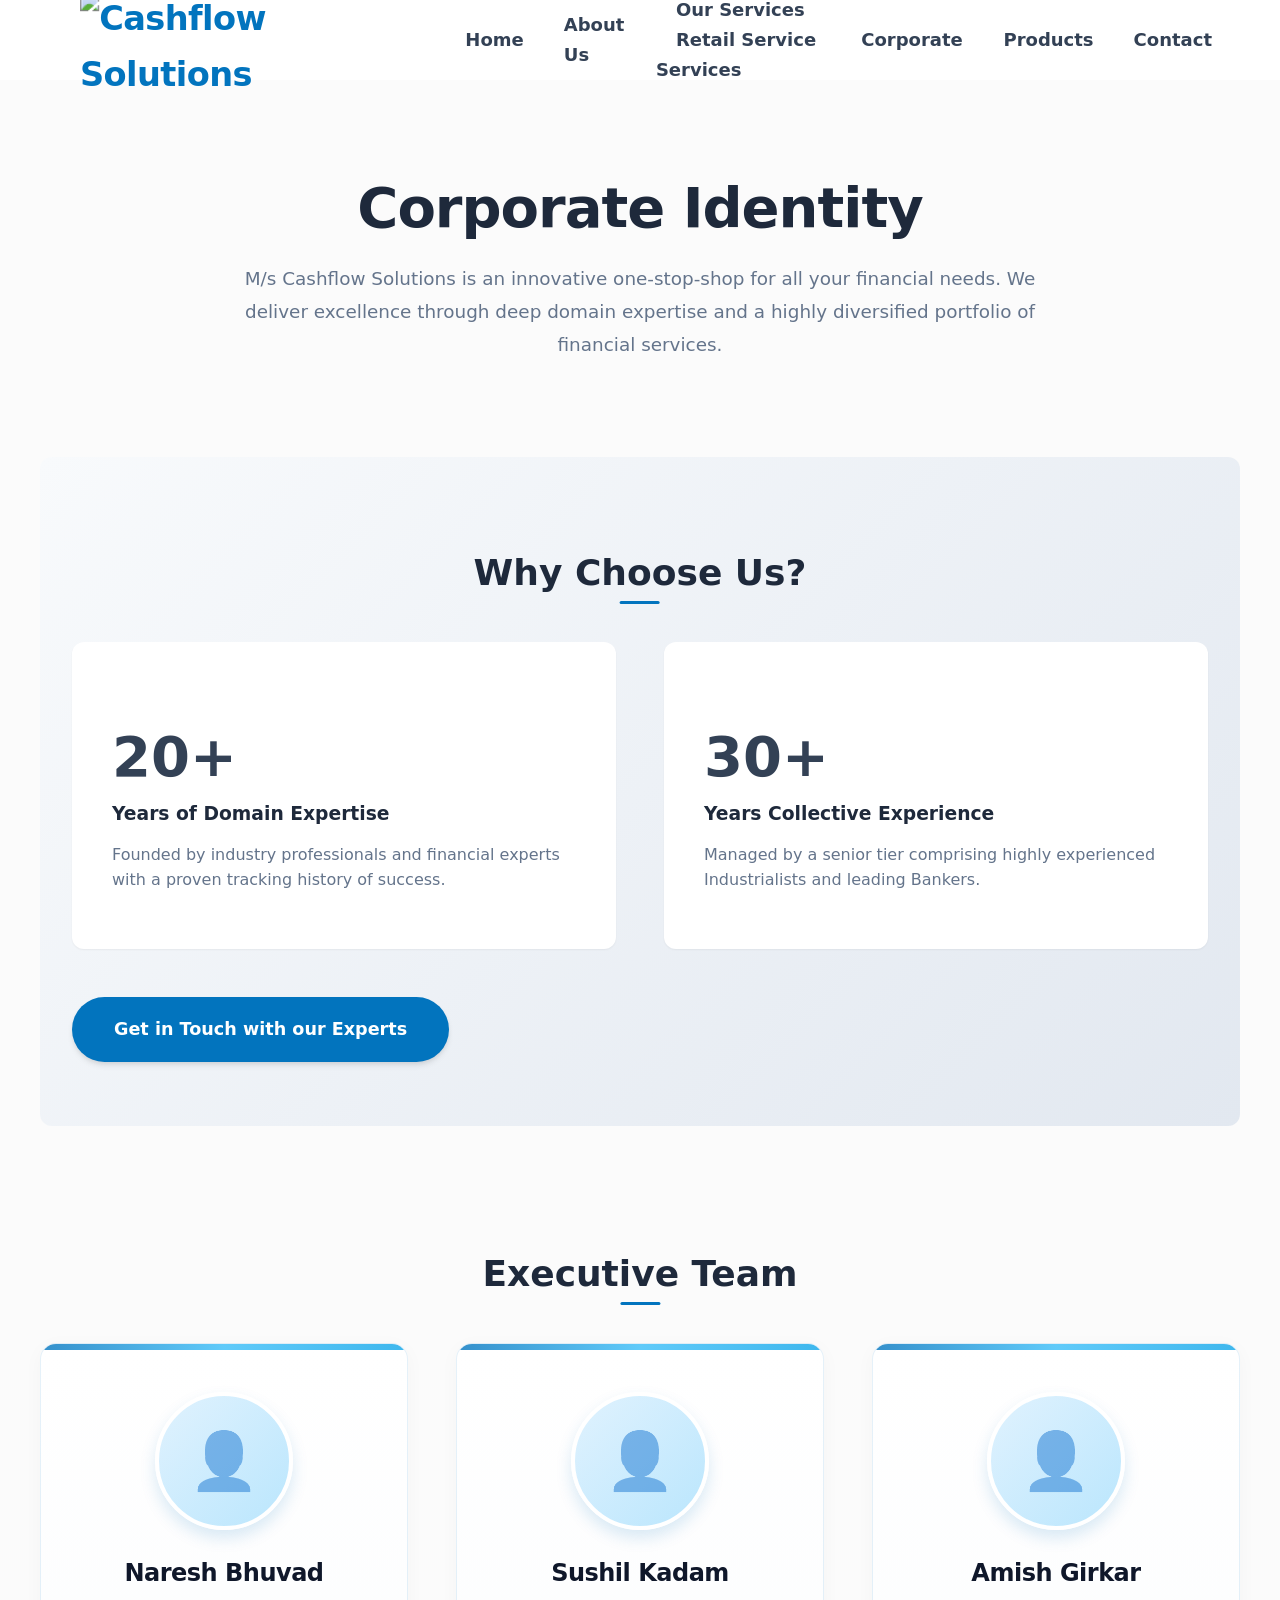
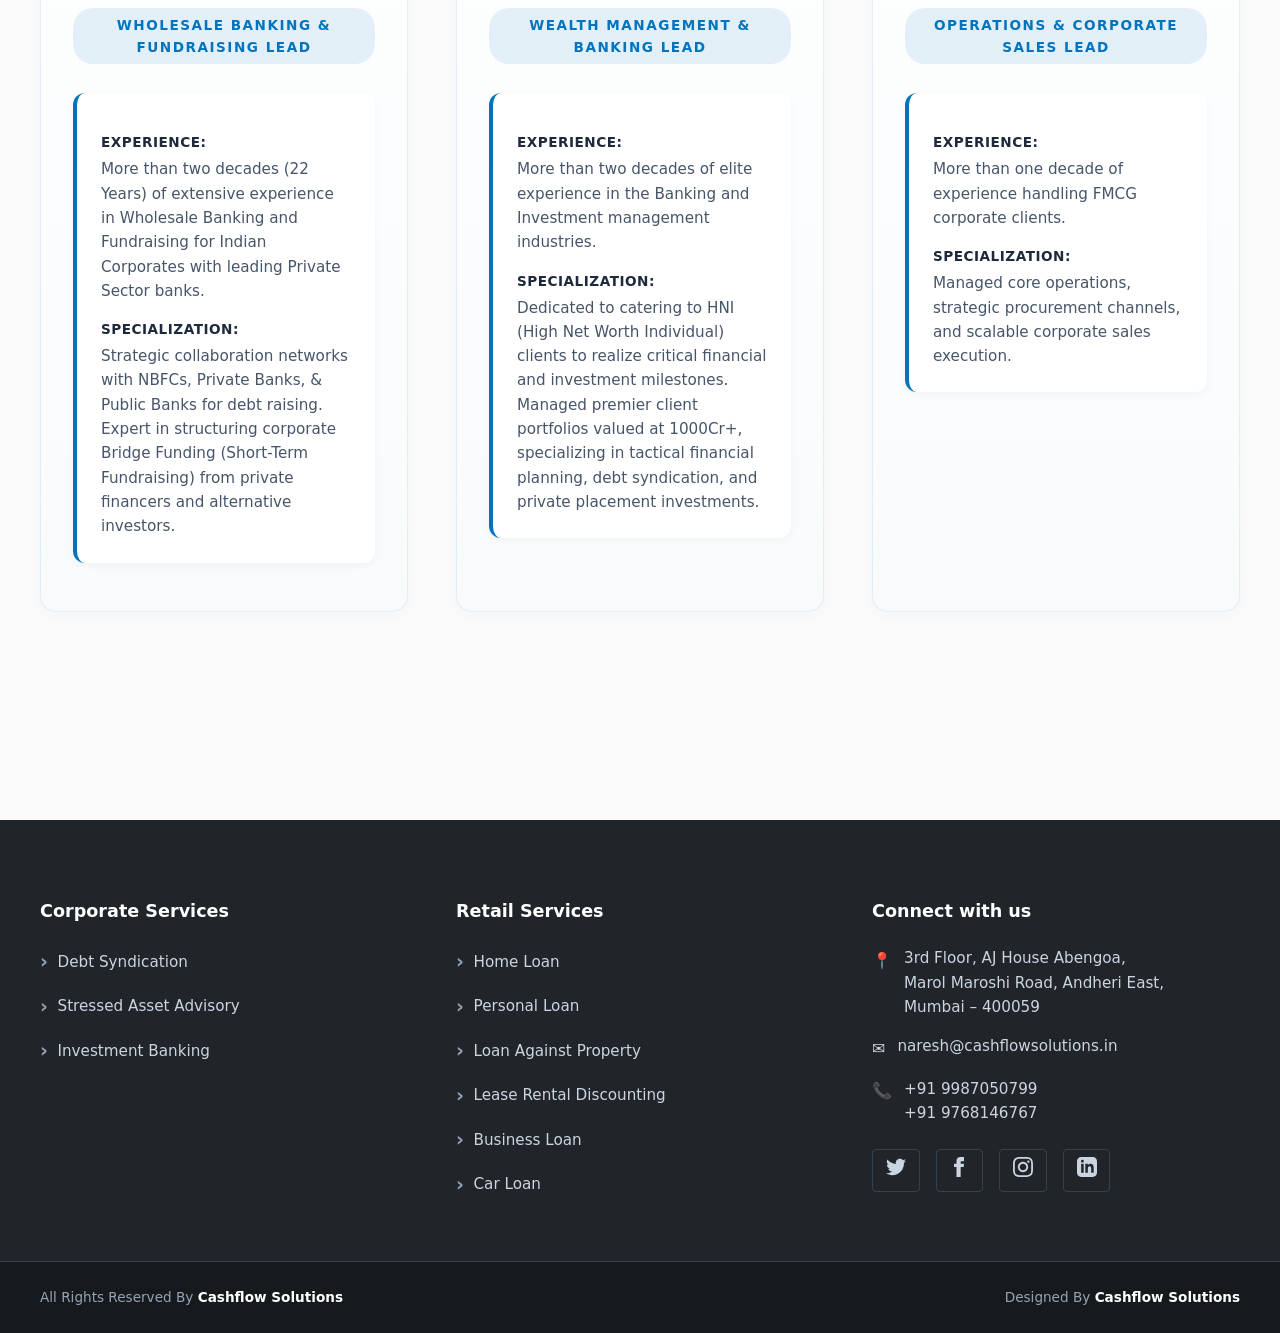
==== commit b8491dfa: "style: remove redundant services breakdown from about us page" ====
--- a/about.html
+++ b/about.html
@@ -11,10 +11,17 @@
 </head>
 <body>
     <header class="animate-fade-in">
-        <a href="index.html" class="logo"><img src="assets/images/logo.png" alt="Cashflow Solutions"></a>
+        <a href="index.html" class="logo"><img src="assets/images/cashflow_solutions_logo.png" alt="Cashflow Solutions"></a>
         <nav>
             <a href="index.html">Home</a>
             <a href="about.html">About Us</a>
+            <div class="dropdown">
+                <a href="#" class="dropbtn">Our Services</a>
+                <div class="dropdown-content">
+                    <a href="retail-services.html">Retail Service</a>
+                    <a href="corporate-services.html">Corporate Services</a>
+                </div>
+            </div>
             <a href="products.html">Products</a>
             <a href="contact.html">Contact</a>
         </nav>
@@ -27,30 +34,7 @@
             <p style="max-width: 800px; margin: 0 auto; font-size: 1.15rem; color: var(--text-muted); line-height: 1.8;">M/s Cashflow Solutions is an innovative one-stop-shop for all your financial needs. We deliver excellence through deep domain expertise and a highly diversified portfolio of financial services.</p>
         </section>
 
-        <!-- Services Breakdown -->
-        <section class="info-section animate-slide-up" style="animation-delay: 0.1s;">
-            <div class="grid-2">
-                <div class="card" style="border-top: 4px solid var(--primary-color); text-align: left;">
-                    <h3 style="color: var(--primary-color); margin-bottom: 1rem; font-size: 1.5rem;">Corporate Services</h3>
-                    <p style="color: var(--text-color);">Comprehensive solutions tailored for businesses:</p>
-                    <ul style="margin-left: 1.5rem; margin-top: 1rem; color: var(--text-muted); line-height: 1.8;">
-                        <li>Debt Syndication</li>
-                        <li>Stressed Asset Resolution Advisory</li>
-                        <li>Investment Banking</li>
-                    </ul>
-                </div>
-                <div class="card" style="border-top: 4px solid var(--accent-color); text-align: left;">
-                    <h3 style="color: var(--accent-color); margin-bottom: 1rem; font-size: 1.5rem;">Retail Services</h3>
-                    <p style="color: var(--text-color);">Robust financial products for individuals:</p>
-                    <ul style="margin-left: 1.5rem; margin-top: 1rem; color: var(--text-muted); line-height: 1.8;">
-                        <li>Home & Personal Loans</li>
-                        <li>Credit Cards & Balance Transfers</li>
-                        <li>Business Loans</li>
-                    </ul>
-                </div>
-            </div>
-        </section>
-        
+
         <!-- Why Choose Us -->
         <section class="info-section animate-slide-up" style="animation-delay: 0.2s; background: linear-gradient(135deg, #f8fafc 0%, #e2e8f0 100%); padding: 4rem 2rem; border-radius: var(--border-radius-lg); margin: 4rem auto;">
             <h2 style="margin-bottom: 3rem;">Why Choose Us?</h2>
@@ -106,9 +90,6 @@
     <footer class="animate-fade-in">
         <div class="footer-container">
             <div class="footer-column">
-                <a href="index.html" class="footer-logo">
-                    <img src="assets/images/logo.png" alt="Cashflow Solutions">
-                </a>
                 <h3>Corporate Services</h3>
                 <ul class="footer-links">
                     <li><a href="products.html">Debt Syndication</a></li>
@@ -156,6 +137,9 @@
                     <a href="#" target="_blank" rel="noopener noreferrer" aria-label="Instagram">
                         <svg xmlns="http://www.w3.org/2000/svg" width="20" height="20" fill="currentColor" viewBox="0 0 24 24"><path d="M12 2.163c3.204 0 3.584.012 4.85.07 3.252.148 4.771 1.691 4.919 4.919.058 1.265.069 1.645.069 4.849 0 3.205-.012 3.584-.069 4.849-.149 3.225-1.664 4.771-4.919 4.919-1.266.058-1.644.07-4.85.07-3.204 0-3.584-.012-4.849-.07-3.26-.149-4.771-1.699-4.919-4.92-.058-1.265-.07-1.644-.07-4.849 0-3.204.013-3.583.07-4.849.149-3.227 1.664-4.771 4.919-4.919 1.266-.057 1.645-.069 4.849-.069zm0-2.163c-3.259 0-3.667.014-4.947.072-4.358.2-6.78 2.618-6.98 6.98-.059 1.281-.073 1.689-.073 4.948 0 3.259.014 3.668.072 4.948.2 4.358 2.618 6.78 6.98 6.98 1.281.058 1.689.072 4.948.072 3.259 0 3.668-.014 4.948-.072 4.354-.2 6.782-2.618 6.979-6.98.059-1.28.073-1.689.073-4.948 0-3.259-.014-3.667-.072-4.947-.196-4.354-2.617-6.78-6.979-6.98-1.281-.059-1.69-.073-4.949-.073zm0 5.838c-3.403 0-6.162 2.759-6.162 6.162s2.759 6.163 6.162 6.163 6.162-2.759 6.162-6.163c0-3.403-2.759-6.162-6.162-6.162zm0 10.162c-2.209 0-4-1.79-4-4 0-2.209 1.791-4 4-4s4 1.791 4 4c0 2.21-1.791 4-4 4zm6.406-11.845c-.796 0-1.441.645-1.441 1.44s.645 1.44 1.441 1.44c.795 0 1.439-.645 1.439-1.44s-.644-1.44-1.439-1.44z"/></svg>
                     </a>
+                    <a href="#" target="_blank" rel="noopener noreferrer" aria-label="LinkedIn">
+                        <svg xmlns="http://www.w3.org/2000/svg" width="20" height="20" fill="currentColor" viewBox="0 0 24 24"><path d="M19 0h-14c-2.761 0-5 2.239-5 5v14c0 2.761 2.239 5 5 5h14c2.762 0 5-2.239 5-5v-14c0-2.761-2.238-5-5-5zm-11 19h-3v-11h3v11zm-1.5-12.268c-.966 0-1.75-.79-1.75-1.764s.784-1.764 1.75-1.764 1.75.79 1.75 1.764-.783 1.764-1.75 1.764zm13.5 12.268h-3v-5.604c0-3.368-4-3.113-4 0v5.604h-3v-11h3v1.765c1.396-2.586 7-2.777 7 2.476v6.759z"/></svg>
+                    </a>
                 </div>
             </div>
         </div>
--- a/assets/css/style.css
+++ b/assets/css/style.css
@@ -42,10 +42,11 @@
 header {
   background: transparent;
   color: var(--dark-slate);
-  padding: 1.25rem 3rem;
+  padding: 12px 48px 12px 80px; /* Increased left padding */
+  height: 80px;
   display: flex;
   justify-content: flex-start;
-  gap: 3rem;
+  gap: 6rem; /* Significantly increased gap to account for logo scale */
   align-items: center;
   position: fixed;
   top: 0;
@@ -70,9 +71,11 @@
 
 .logo img {
   width: auto;
-  height: 45px; /* Desktop: height between 30px and 50px */
-  max-width: 250px; /* Desktop: width up to 250px */
+  height: 80px; /* Increased to fill the header */
+  max-width: none; /* Removed so it doesn't get artificially squished */
   object-fit: contain;
+  transform: scale(1.2); /* Slight visual bump to overcome internal padding */
+  transform-origin: left center; /* Keeps it anchored to the left */
 }
 
 @media (max-width: 768px) {
@@ -84,14 +87,16 @@
 
 nav {
   display: flex;
-  gap: 2rem;
+  align-items: center;
+  /* removing gap to use margins on nav a */
 }
 
 nav a {
   color: var(--text-main);
   text-decoration: none;
   font-weight: 600;
-  font-size: 0.95rem;
+  font-size: 18px;
+  margin: 0 20px;
   position: relative;
   padding: 0.5rem 0;
   transition: color 0.3s ease;
@@ -293,16 +298,6 @@
   text-align: left;
 }
 
-.footer-logo {
-  display: block;
-  margin-bottom: 1.5rem;
-}
-
-.footer-logo img {
-  width: 100%;
-  max-width: 250px; /* 200px to 300px width as per guidelines */
-  height: auto;
-}
 
 .footer-column h3 {
   color: #ffffff;
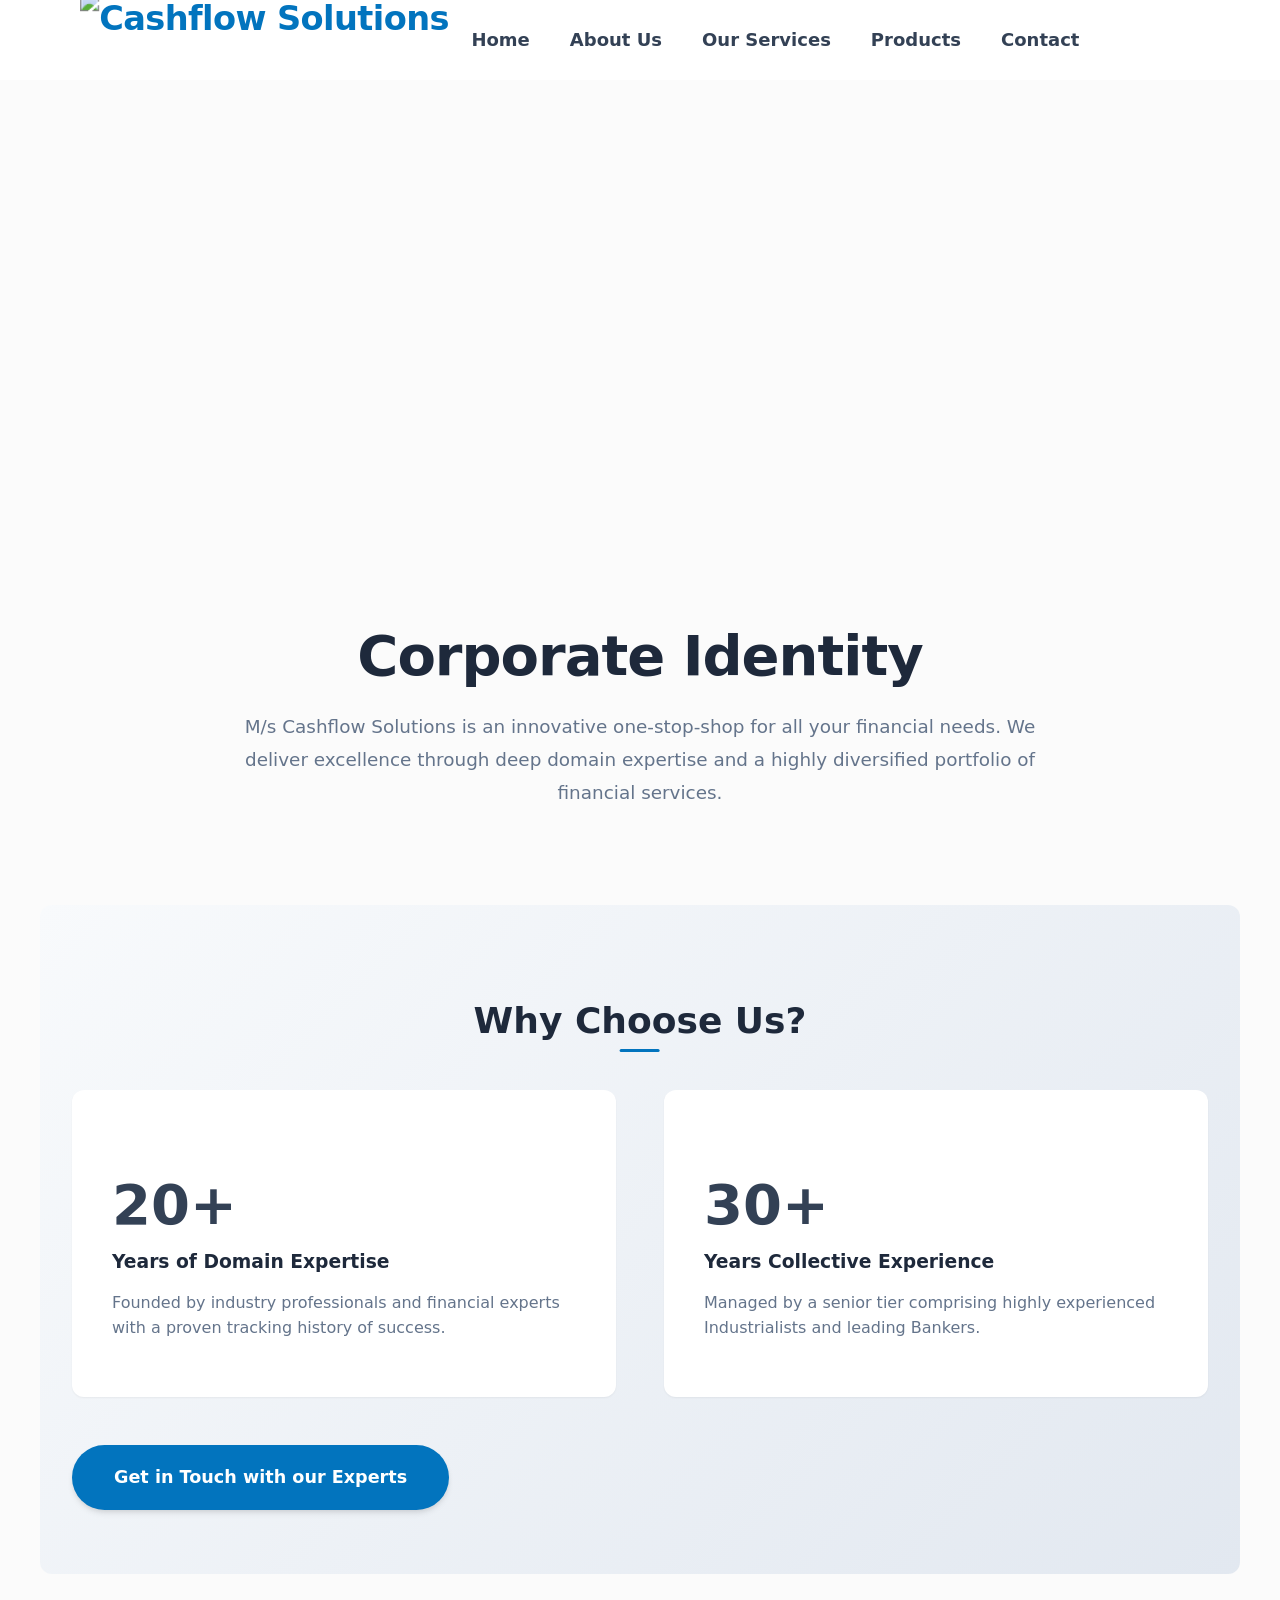
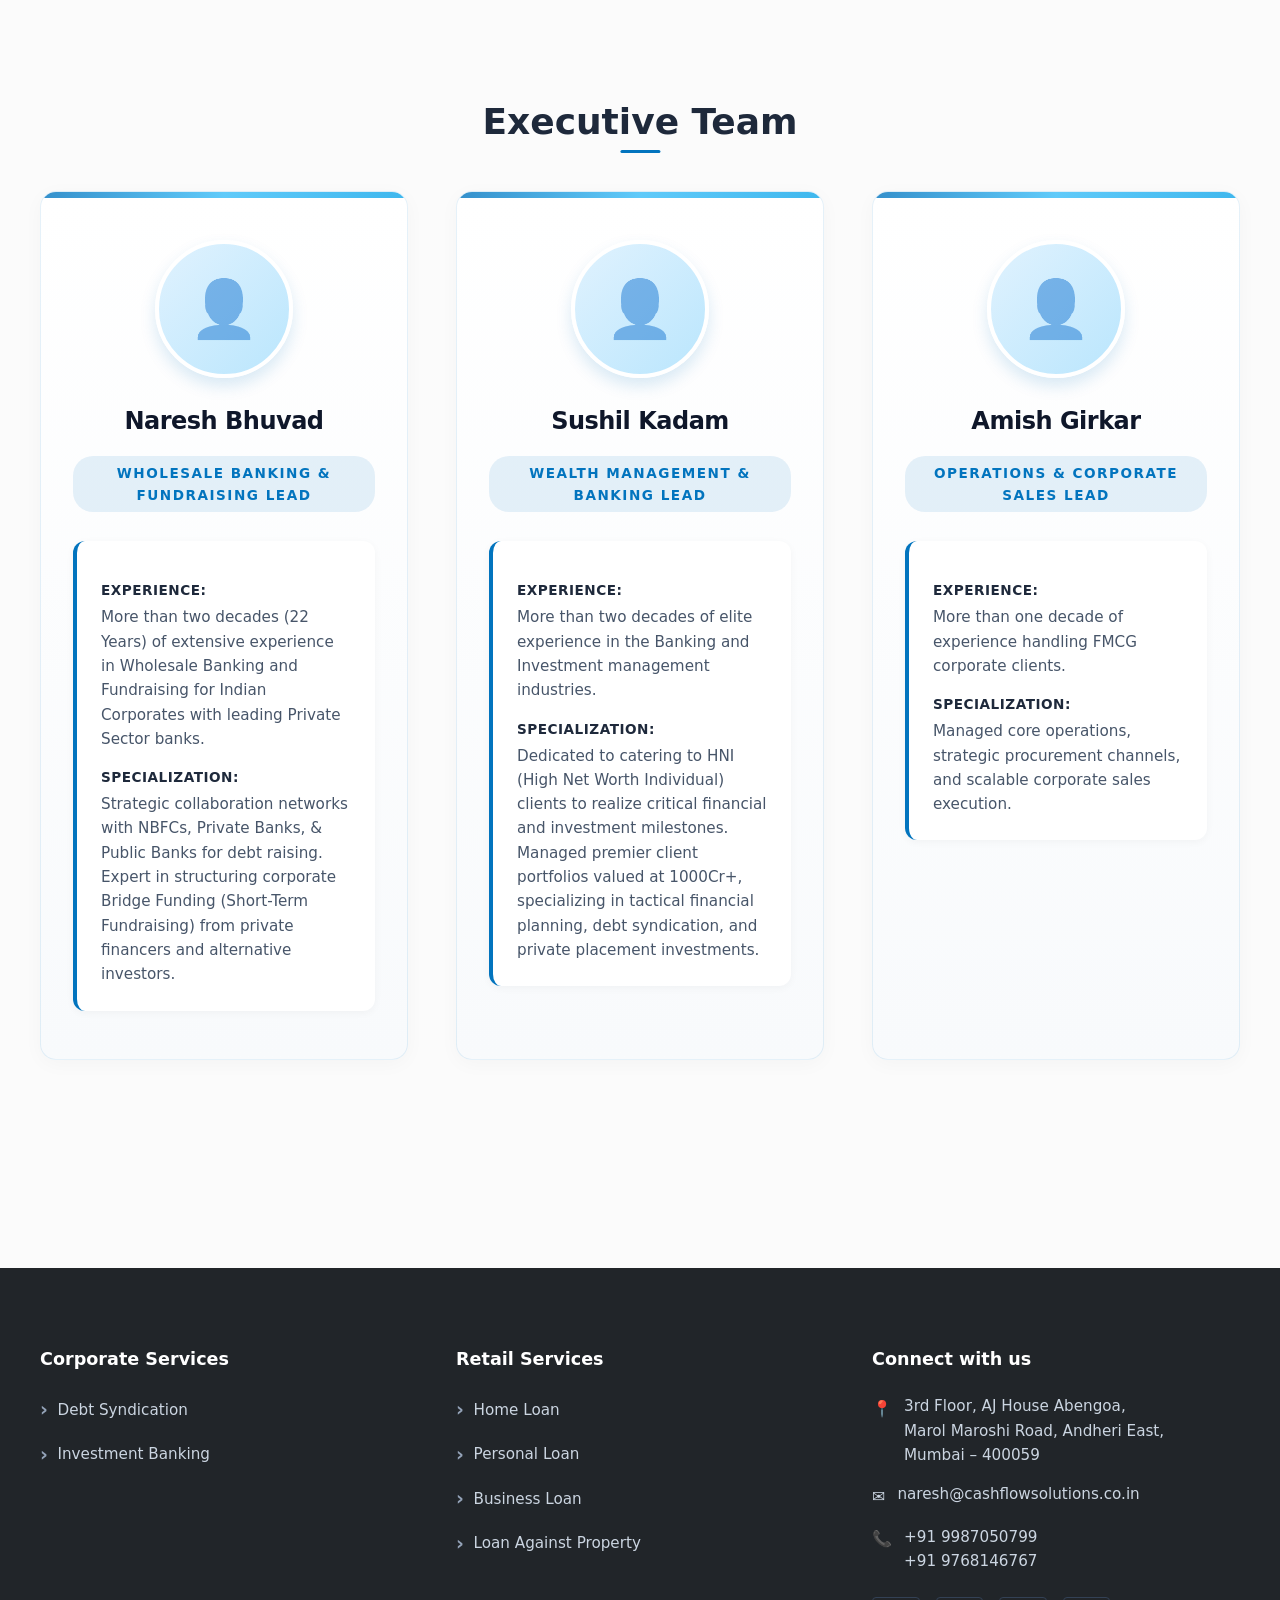
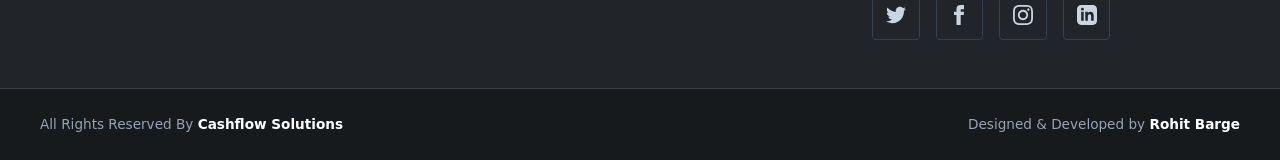
==== commit a5140b9e: "style: update footer credit to Designed & Developed by Rohit Barge across all pages" ====
--- a/about.html
+++ b/about.html
@@ -28,6 +28,10 @@
     </header>
 
     <main>
+        <!-- Banner Image -->
+        <section class="banner-image animate-fade-in" style="width: 100%; height: 400px; background-image: url('assets/images/about_banner.avif'); background-size: cover; background-position: center; margin-bottom: 3rem;">
+        </section>
+
         <!-- Hero Section -->
         <section class="hero animate-slide-up" style="padding-bottom: 2rem;">
             <h1>Corporate <span style="color: var(--primary-color);">Identity</span></h1>
@@ -92,20 +96,17 @@
             <div class="footer-column">
                 <h3>Corporate Services</h3>
                 <ul class="footer-links">
-                    <li><a href="products.html">Debt Syndication</a></li>
-                    <li><a href="products.html">Stressed Asset Advisory</a></li>
-                    <li><a href="products.html">Investment Banking</a></li>
+                    <li><a href="corporate-services.html#debt-syndication">Debt Syndication</a></li>
+                    <li><a href="corporate-services.html#investment-banking">Investment Banking</a></li>
                 </ul>
             </div>
             <div class="footer-column">
                 <h3>Retail Services</h3>
                 <ul class="footer-links">
-                    <li><a href="products.html">Home Loan</a></li>
-                    <li><a href="products.html">Personal Loan</a></li>
-                    <li><a href="products.html">Loan Against Property</a></li>
-                    <li><a href="products.html">Lease Rental Discounting</a></li>
-                    <li><a href="products.html">Business Loan</a></li>
-                    <li><a href="products.html">Car Loan</a></li>
+                    <li><a href="retail-services.html#home-loan">Home Loan</a></li>
+                    <li><a href="retail-services.html#personal-loan">Personal Loan</a></li>
+                    <li><a href="retail-services.html#business-loan">Business Loan</a></li>
+                    <li><a href="retail-services.html#loan-against-property">Loan Against Property</a></li>
                 </ul>
             </div>
             <div class="footer-column">
@@ -119,7 +120,7 @@
                     </p>
                     <p>
                         <span class="icon">✉️</span>
-                        <a href="mailto:naresh@cashflowsolutions.in" style="color: inherit; text-decoration: none;">naresh@cashflowsolutions.in</a>
+                        <a href="mailto:naresh@cashflowsolutions.co.in" style="color: inherit; text-decoration: none;">naresh@cashflowsolutions.co.in</a>
                     </p>
                     <p>
                         <span class="icon">📞</span>
@@ -146,7 +147,7 @@
         <div class="footer-bottom">
             <div class="footer-bottom-container">
                 <div>All Rights Reserved By <strong>Cashflow Solutions</strong></div>
-                <div>Designed By <strong>Cashflow Solutions</strong></div>
+                <div>Designed & Developed by <strong>Rohit Barge</strong></div>
             </div>
         </div>
     </footer>
--- a/assets/css/style.css
+++ b/assets/css/style.css
@@ -26,6 +26,11 @@
   --border-radius-lg: 12px;
 }
 
+html {
+  scroll-behavior: smooth;
+  scroll-padding-top: 100px; /* Accounts for fixed header */
+}
+
 body {
   font-family: var(--font-main);
   background-color: var(--bg-page);
@@ -46,7 +51,7 @@
   height: 80px;
   display: flex;
   justify-content: flex-start;
-  gap: 6rem; /* Significantly increased gap to account for logo scale */
+  gap: 4rem; /* Significantly increased gap to account for logo scale */
   align-items: center;
   position: fixed;
   top: 0;
@@ -79,9 +84,29 @@
 }
 
 @media (max-width: 768px) {
+  header {
+    padding: 10px 20px;
+    height: auto;
+    gap: 1rem;
+    flex-wrap: wrap;
+    justify-content: center;
+  }
+  
   .logo img {
-    height: 30px; /* Mobile: height between 25px and 35px */
+    height: 40px; /* Mobile: height between 25px and 35px */
     max-width: 130px; /* Mobile: width up to 130px */
+    transform: none; /* remove desktop scale */
+  }
+
+  nav {
+    flex-wrap: wrap;
+    justify-content: center;
+    gap: 10px;
+  }
+
+  nav a {
+    margin: 0 5px;
+    font-size: 14px;
   }
 }
 
@@ -119,6 +144,49 @@
 
 nav a:hover::after {
   width: 100%;
+}
+
+/* Dropdown Navigation */
+.dropdown {
+  position: relative;
+  display: inline-block;
+  margin: 0;
+}
+.dropdown-content {
+  display: none;
+  position: absolute;
+  background-color: #ffffff;
+  min-width: 200px;
+  box-shadow: var(--shadow-lg);
+  border-radius: var(--border-radius-md);
+  z-index: 100;
+  top: 100%;
+  left: 50%;
+  transform: translateX(-50%);
+  overflow: hidden;
+  border: 1px solid var(--border-subtle);
+  padding: 0.5rem 0;
+}
+.dropdown-content a {
+  color: var(--text-main);
+  padding: 0.75rem 1.5rem;
+  text-decoration: none;
+  display: block;
+  margin: 0;
+  font-size: 15px;
+  font-weight: 500;
+  white-space: nowrap;
+}
+.dropdown-content a::after {
+  display: none;
+}
+.dropdown-content a:hover {
+  background-color: #f1f5f9;
+  color: var(--primary-blue);
+}
+.dropdown:hover .dropdown-content {
+  display: block;
+  animation: fadeIn 0.3s ease;
 }
 
 /* Main Content */
@@ -215,6 +283,32 @@
 @media (min-width: 768px) {
   .grid-2 {
     grid-template-columns: 1fr 1fr;
+  }
+}
+
+/* Service Row Layout */
+.service-row {
+  display: flex;
+  align-items: center;
+  gap: 4rem;
+}
+
+.service-row.reverse {
+  flex-direction: row-reverse;
+}
+
+.service-content {
+  flex: 1;
+}
+
+.service-image {
+  flex: 1;
+}
+
+@media (max-width: 768px) {
+  .service-row, .service-row.reverse {
+    flex-direction: column;
+    gap: 2rem;
   }
 }
 
@@ -847,3 +941,138 @@
   100% { transform: translateX(calc(-50% - 1rem)); }
 }
 
+/* --- Home Page Enhancements --- */
+
+/* Core Expertise Cards */
+.service-card-modern {
+  background: white;
+  padding: 3rem 2rem;
+  border-radius: var(--border-radius-lg);
+  box-shadow: var(--shadow-md);
+  transition: all 0.3s ease;
+  text-align: center;
+  border: 1px solid var(--border-subtle);
+}
+.service-card-modern:hover {
+  transform: translateY(-10px);
+  box-shadow: var(--shadow-hover);
+  border-color: var(--primary-blue);
+}
+.service-card-modern .icon-wrapper {
+  transition: transform 0.3s ease;
+}
+.service-card-modern:hover .icon-wrapper {
+  transform: scale(1.1);
+}
+
+/* Trust Indicators */
+.trust-indicators .grid-4 {
+  display: grid;
+  grid-template-columns: repeat(4, 1fr);
+  gap: 2rem;
+}
+@media (max-width: 900px) {
+  .trust-indicators .grid-4 {
+    grid-template-columns: repeat(2, 1fr);
+  }
+}
+@media (max-width: 480px) {
+  .trust-indicators .grid-4 {
+    grid-template-columns: 1fr;
+  }
+}
+.trust-stat {
+  padding: 1rem;
+}
+
+/* Partner Marquee */
+.partner-marquee-section {
+  padding: 4rem 0;
+  background-color: white;
+  border-top: 1px solid var(--border-subtle);
+  border-bottom: 1px solid var(--border-subtle);
+  overflow: hidden;
+}
+.marquee-container {
+  width: 100%;
+  overflow: hidden;
+  position: relative;
+  display: flex;
+}
+.marquee-container::before, .marquee-container::after {
+  content: "";
+  position: absolute;
+  top: 0;
+  width: 150px;
+  height: 100%;
+  z-index: 2;
+  pointer-events: none;
+}
+.marquee-container::before {
+  left: 0;
+  background: linear-gradient(to right, white 0%, transparent 100%);
+}
+.marquee-container::after {
+  right: 0;
+  background: linear-gradient(to left, white 0%, transparent 100%);
+}
+.marquee-content {
+  display: flex;
+  width: max-content;
+  animation: slideMarquee 25s linear infinite;
+  gap: 4rem;
+  padding: 0 2rem;
+  align-items: center;
+}
+.partner-logo {
+  font-size: 1.5rem;
+  font-weight: 700;
+  color: #94a3b8;
+  text-transform: uppercase;
+  letter-spacing: 1px;
+  white-space: nowrap;
+  transition: color 0.3s ease;
+}
+.partner-logo:hover {
+  color: var(--primary-blue);
+}
+@keyframes slideMarquee {
+  0% { transform: translateX(0); }
+  100% { transform: translateX(calc(-50% - 2rem)); }
+}
+
+/* Final CTA Banner */
+.final-cta {
+  background: linear-gradient(135deg, var(--primary-blue), var(--dark-slate));
+  color: white;
+  text-align: center;
+  padding: 6rem 2rem;
+}
+.final-cta .cta-content {
+  max-width: 700px;
+  margin: 0 auto;
+}
+.final-cta h2 {
+  font-size: 2.5rem;
+  margin-bottom: 1.5rem;
+  color: white;
+}
+.final-cta p {
+  font-size: 1.2rem;
+  margin-bottom: 2.5rem;
+  opacity: 0.9;
+}
+.cta-button {
+  background: white !important;
+  color: var(--primary-blue) !important;
+  font-weight: 700 !important;
+  padding: 1.2rem 3rem !important;
+  font-size: 1.1rem !important;
+  border-radius: 50px !important;
+  display: inline-block;
+}
+.cta-button:hover {
+  background: #f8fafc !important;
+  transform: translateY(-3px) !important;
+  box-shadow: 0 10px 20px rgba(0,0,0,0.2) !important;
+}
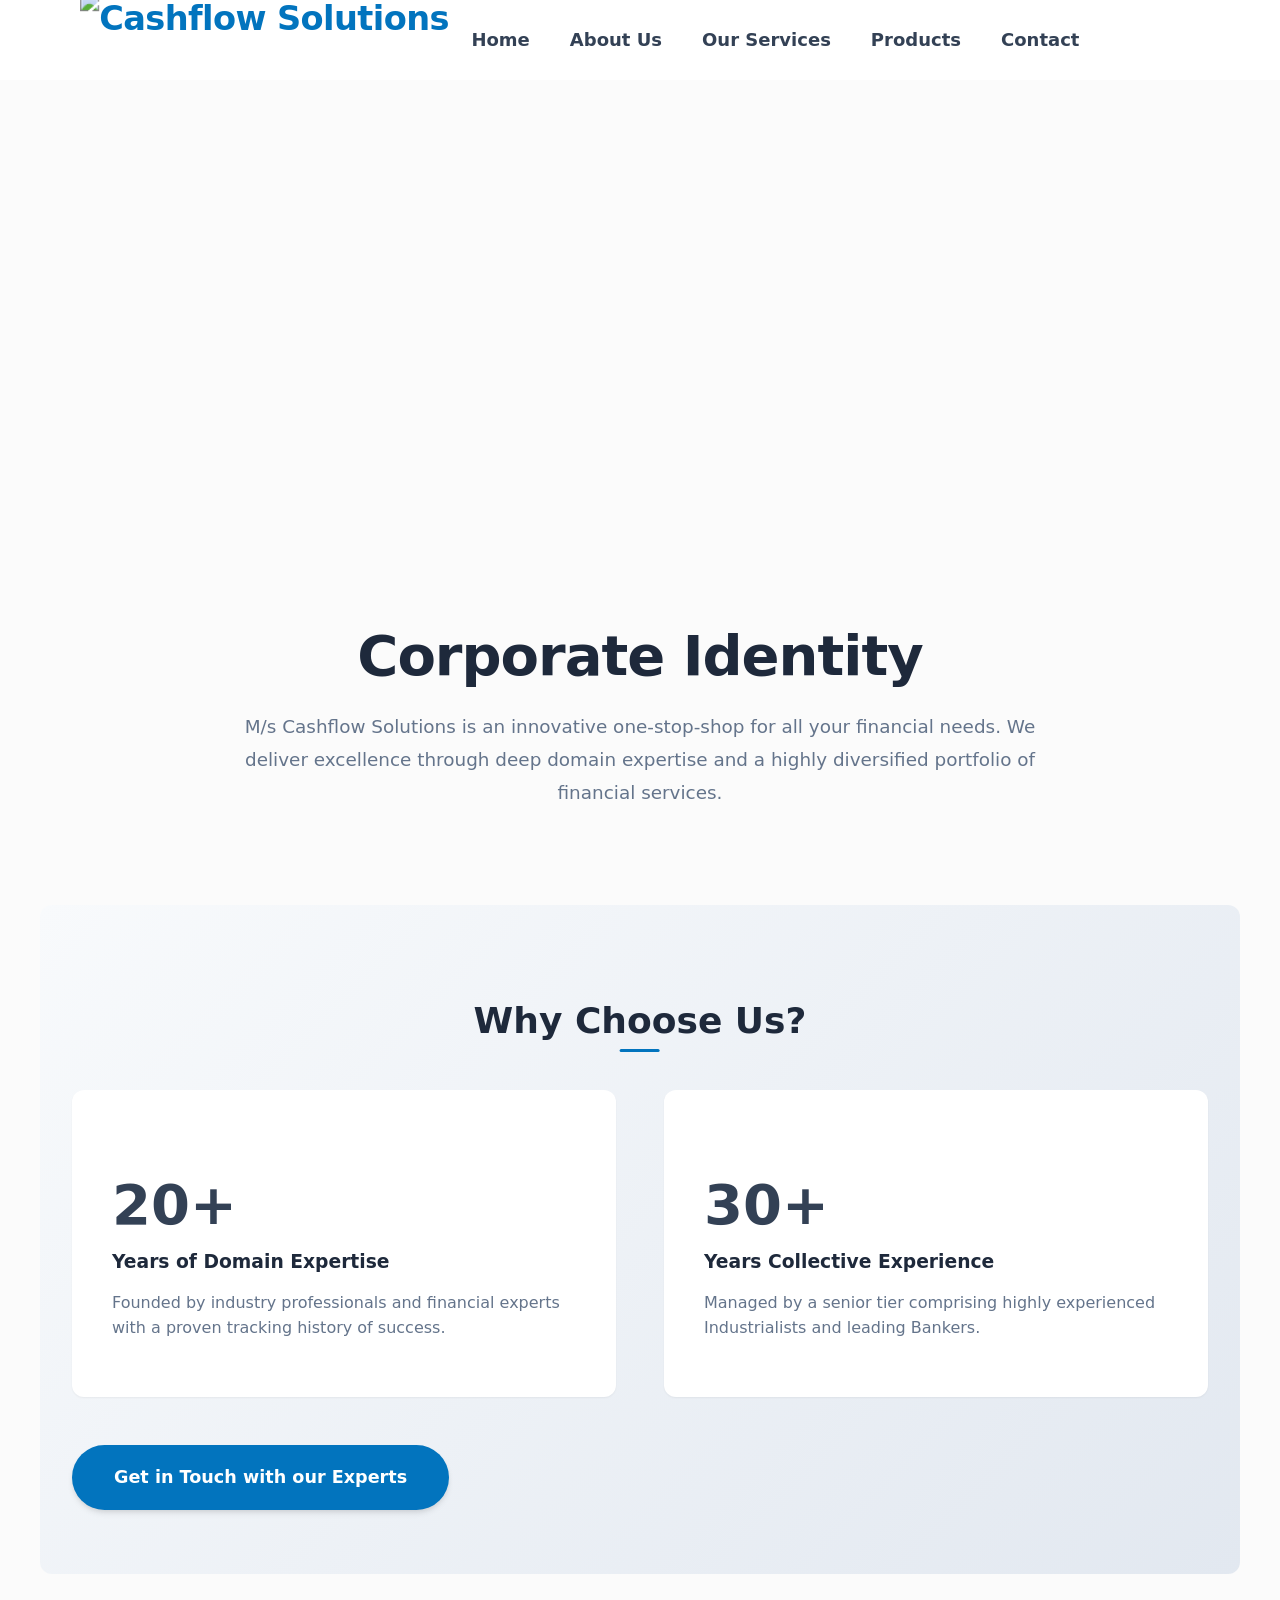
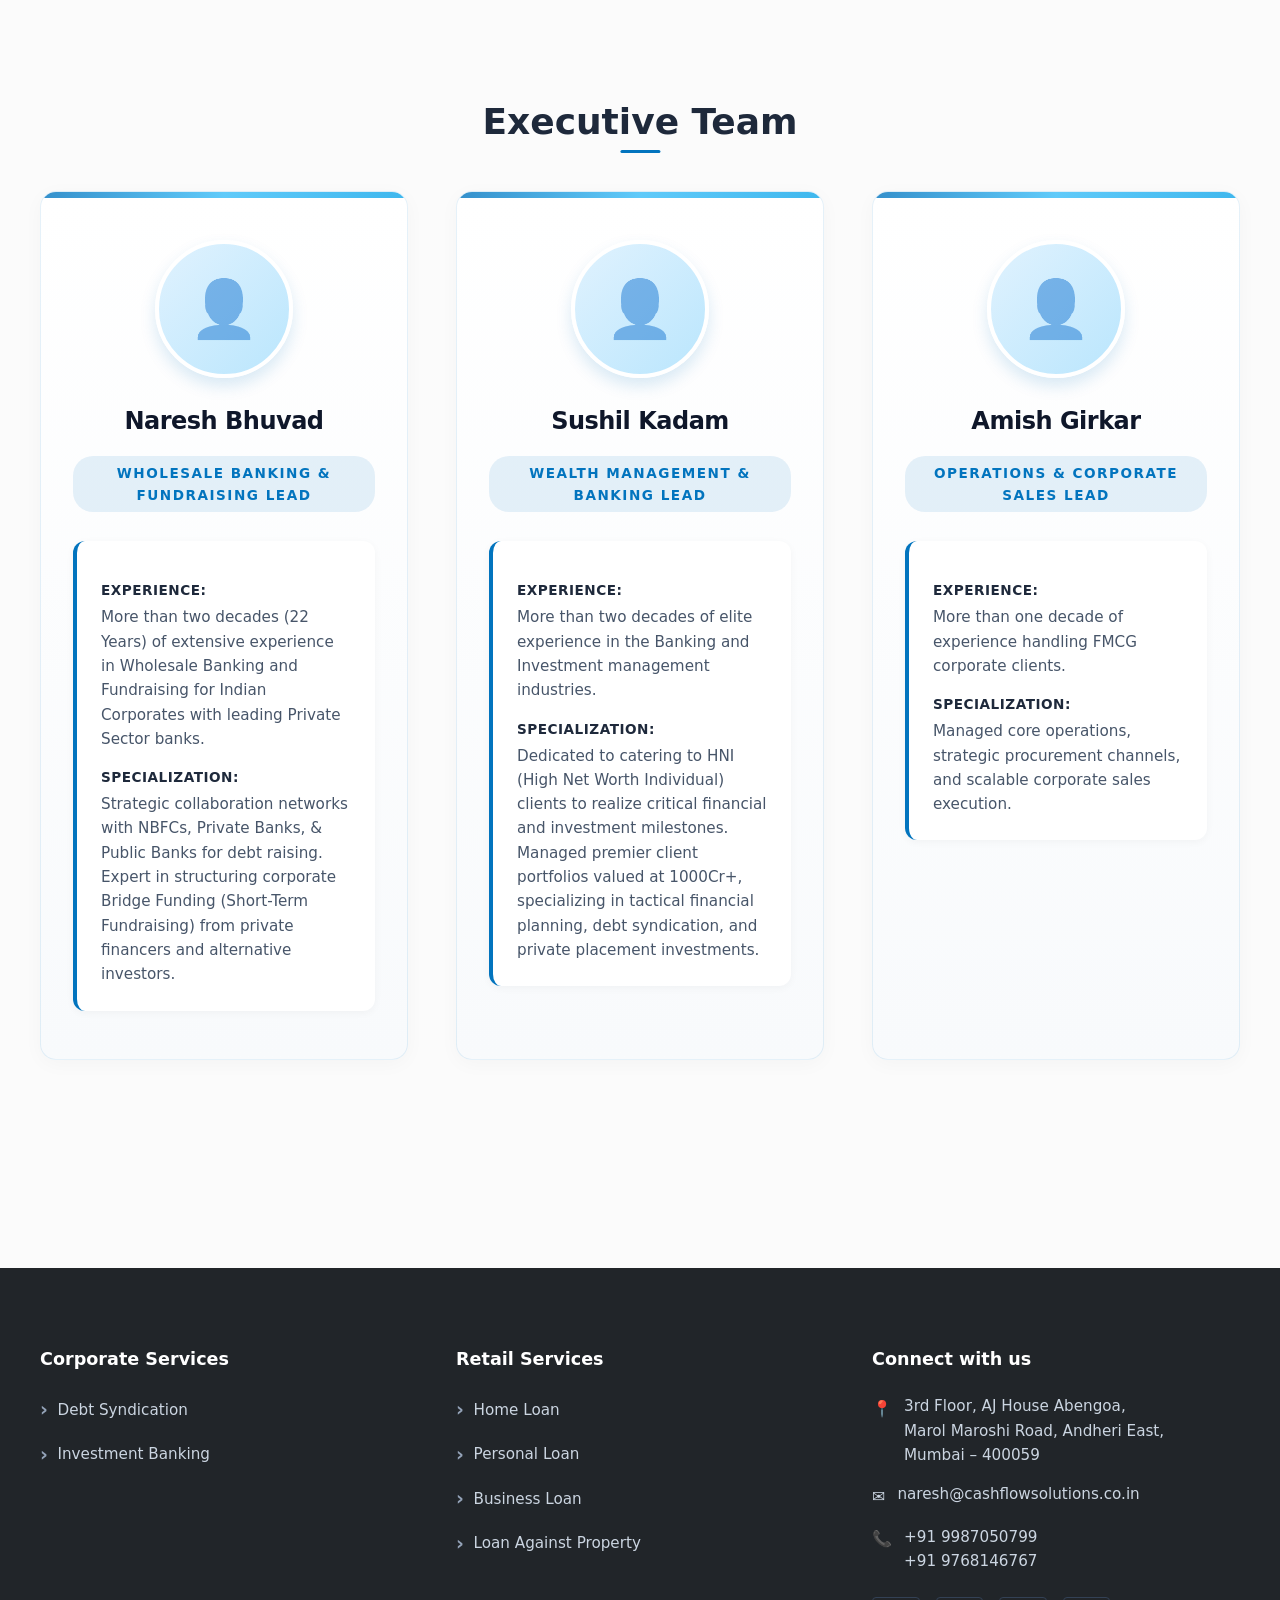
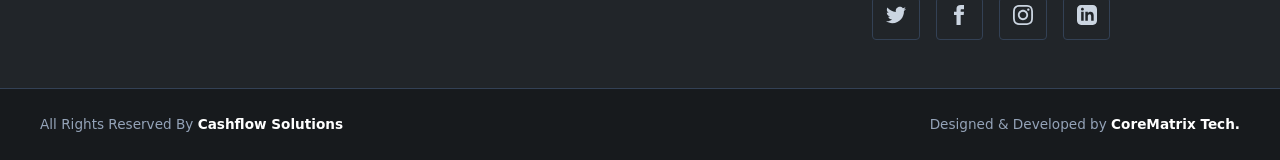
==== commit 7b370840: "chore(ui): update developer company name to "CoreMatrix Tech."" ====
--- a/about.html
+++ b/about.html
@@ -8,6 +8,7 @@
     <title>Cashflow Solutions - About Us</title>
     <link href="https://fonts.googleapis.com/css2?family=Inter:wght@400;500;600;700&display=swap" rel="stylesheet">
     <link rel="stylesheet" href="assets/css/style.css">
+    <link rel="icon" type="image/png" href="assets/images/website_icon.png">
 </head>
 <body>
     <header class="animate-fade-in">
@@ -147,7 +148,7 @@
         <div class="footer-bottom">
             <div class="footer-bottom-container">
                 <div>All Rights Reserved By <strong>Cashflow Solutions</strong></div>
-                <div>Designed & Developed by <strong>Rohit Barge</strong></div>
+                <div>Designed & Developed by <strong>CoreMatrix Tech.</strong></div>
             </div>
         </div>
     </footer>
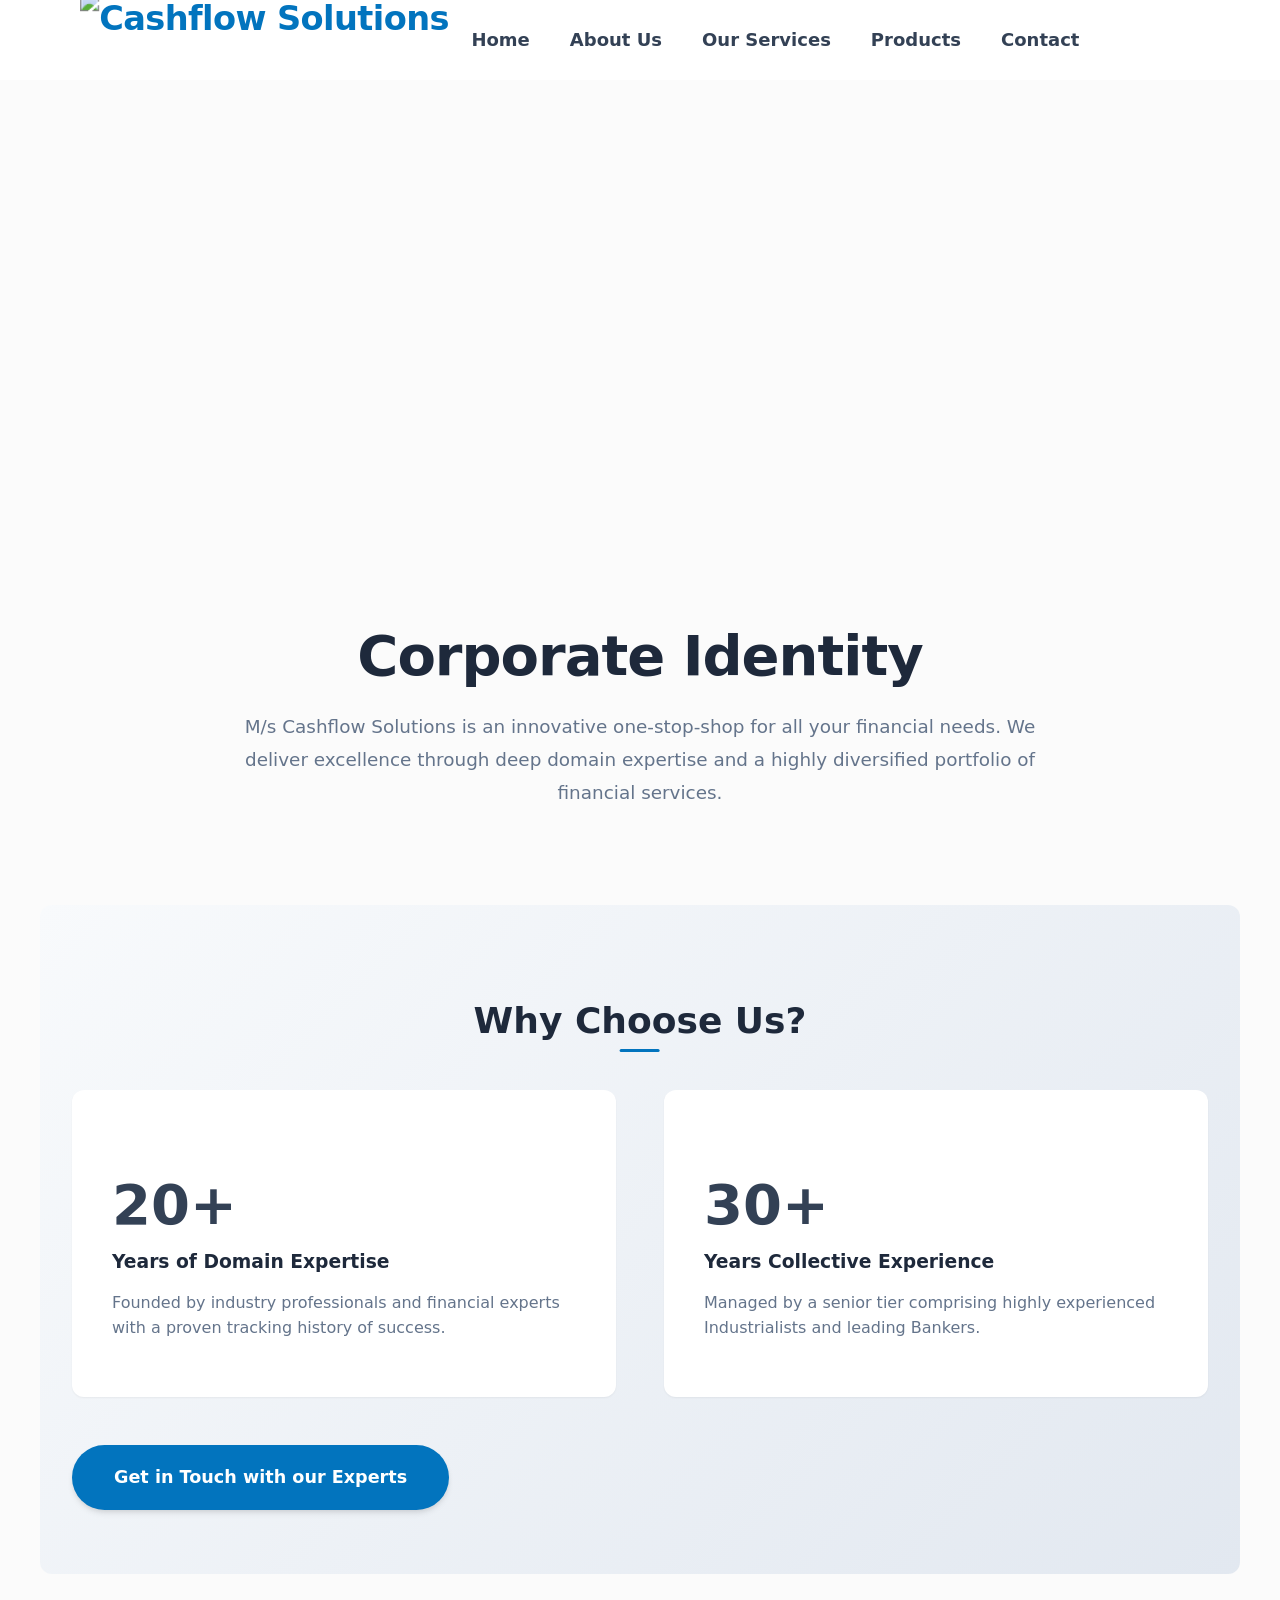
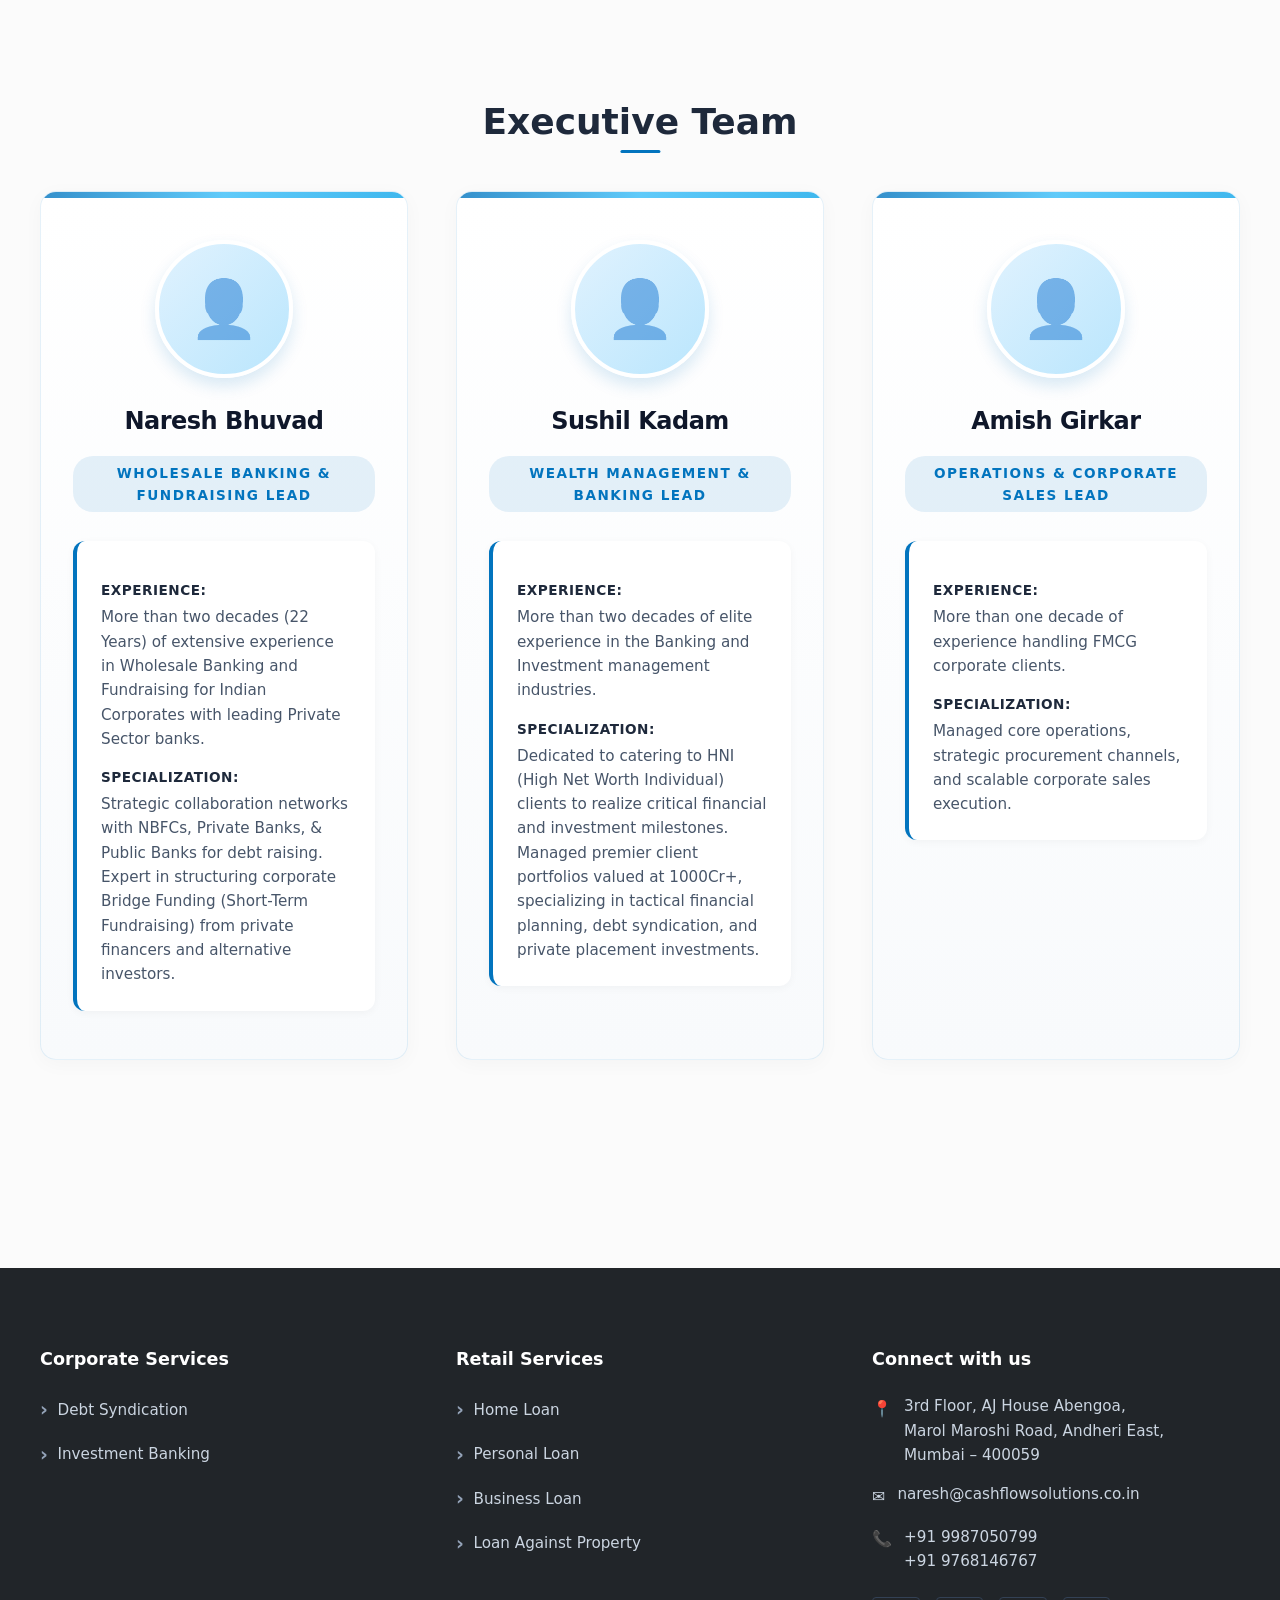
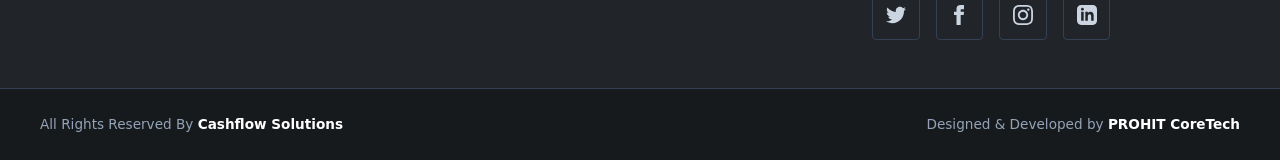
==== commit dd08ff6f: "Update footer branding to PROHIT CoreTech" ====
--- a/about.html
+++ b/about.html
@@ -148,7 +148,7 @@
         <div class="footer-bottom">
             <div class="footer-bottom-container">
                 <div>All Rights Reserved By <strong>Cashflow Solutions</strong></div>
-                <div>Designed & Developed by <strong>CoreMatrix Tech.</strong></div>
+                <div>Designed & Developed by <strong>PROHIT CoreTech</strong></div>
             </div>
         </div>
     </footer>
--- a/assets/css/style.css
+++ b/assets/css/style.css
@@ -987,17 +987,14 @@
 
 /* Partner Marquee */
 .partner-marquee-section {
-  padding: 4rem 0;
-  background-color: white;
   border-top: 1px solid var(--border-subtle);
   border-bottom: 1px solid var(--border-subtle);
-  overflow: hidden;
 }
 .marquee-container {
   width: 100%;
   overflow: hidden;
   position: relative;
-  display: flex;
+  display: block; /* Removed flex so child can overflow naturally */
 }
 .marquee-container::before, .marquee-container::after {
   content: "";
@@ -1019,26 +1016,29 @@
 .marquee-content {
   display: flex;
   width: max-content;
-  animation: slideMarquee 25s linear infinite;
-  gap: 4rem;
-  padding: 0 2rem;
+  flex-shrink: 0; /* CRITICAL: prevents logos from squishing into viewport */
+  gap: 3rem;
+  padding: 0 10vw; /* Start with padding so the first logo comes into view */
   align-items: center;
 }
 .partner-logo {
-  font-size: 1.5rem;
-  font-weight: 700;
-  color: #94a3b8;
+  font-size: 2.5rem; /* Larger for ticker tape vibe */
+  font-weight: 800;
+  color: #64748b;
   text-transform: uppercase;
-  letter-spacing: 1px;
+  letter-spacing: -1px;
   white-space: nowrap;
   transition: color 0.3s ease;
 }
 .partner-logo:hover {
   color: var(--primary-blue);
 }
-@keyframes slideMarquee {
-  0% { transform: translateX(0); }
-  100% { transform: translateX(calc(-50% - 2rem)); }
+.marquee-icon {
+  flex-shrink: 0;
+  width: 1.5em;
+  height: 1.5em;
+  color: var(--primary-blue);
+  opacity: 0.7;
 }
 
 /* Final CTA Banner */
